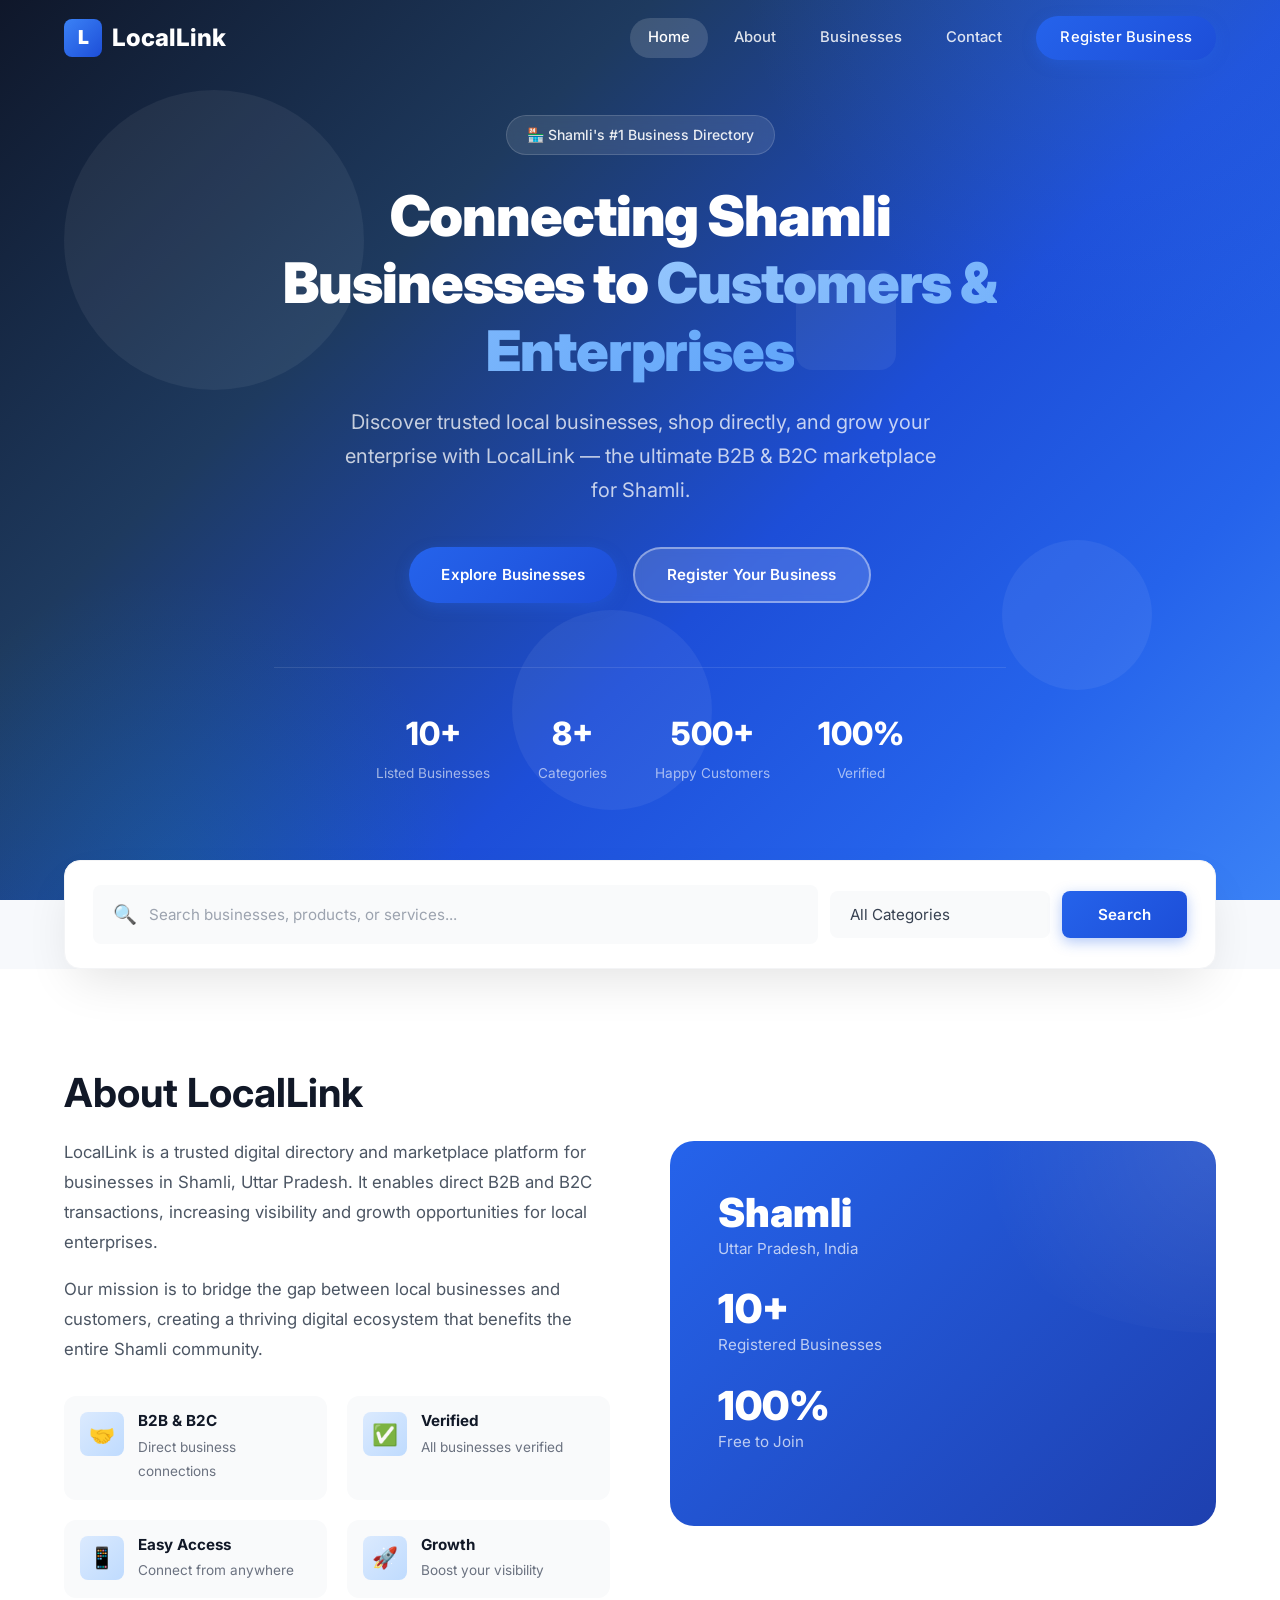
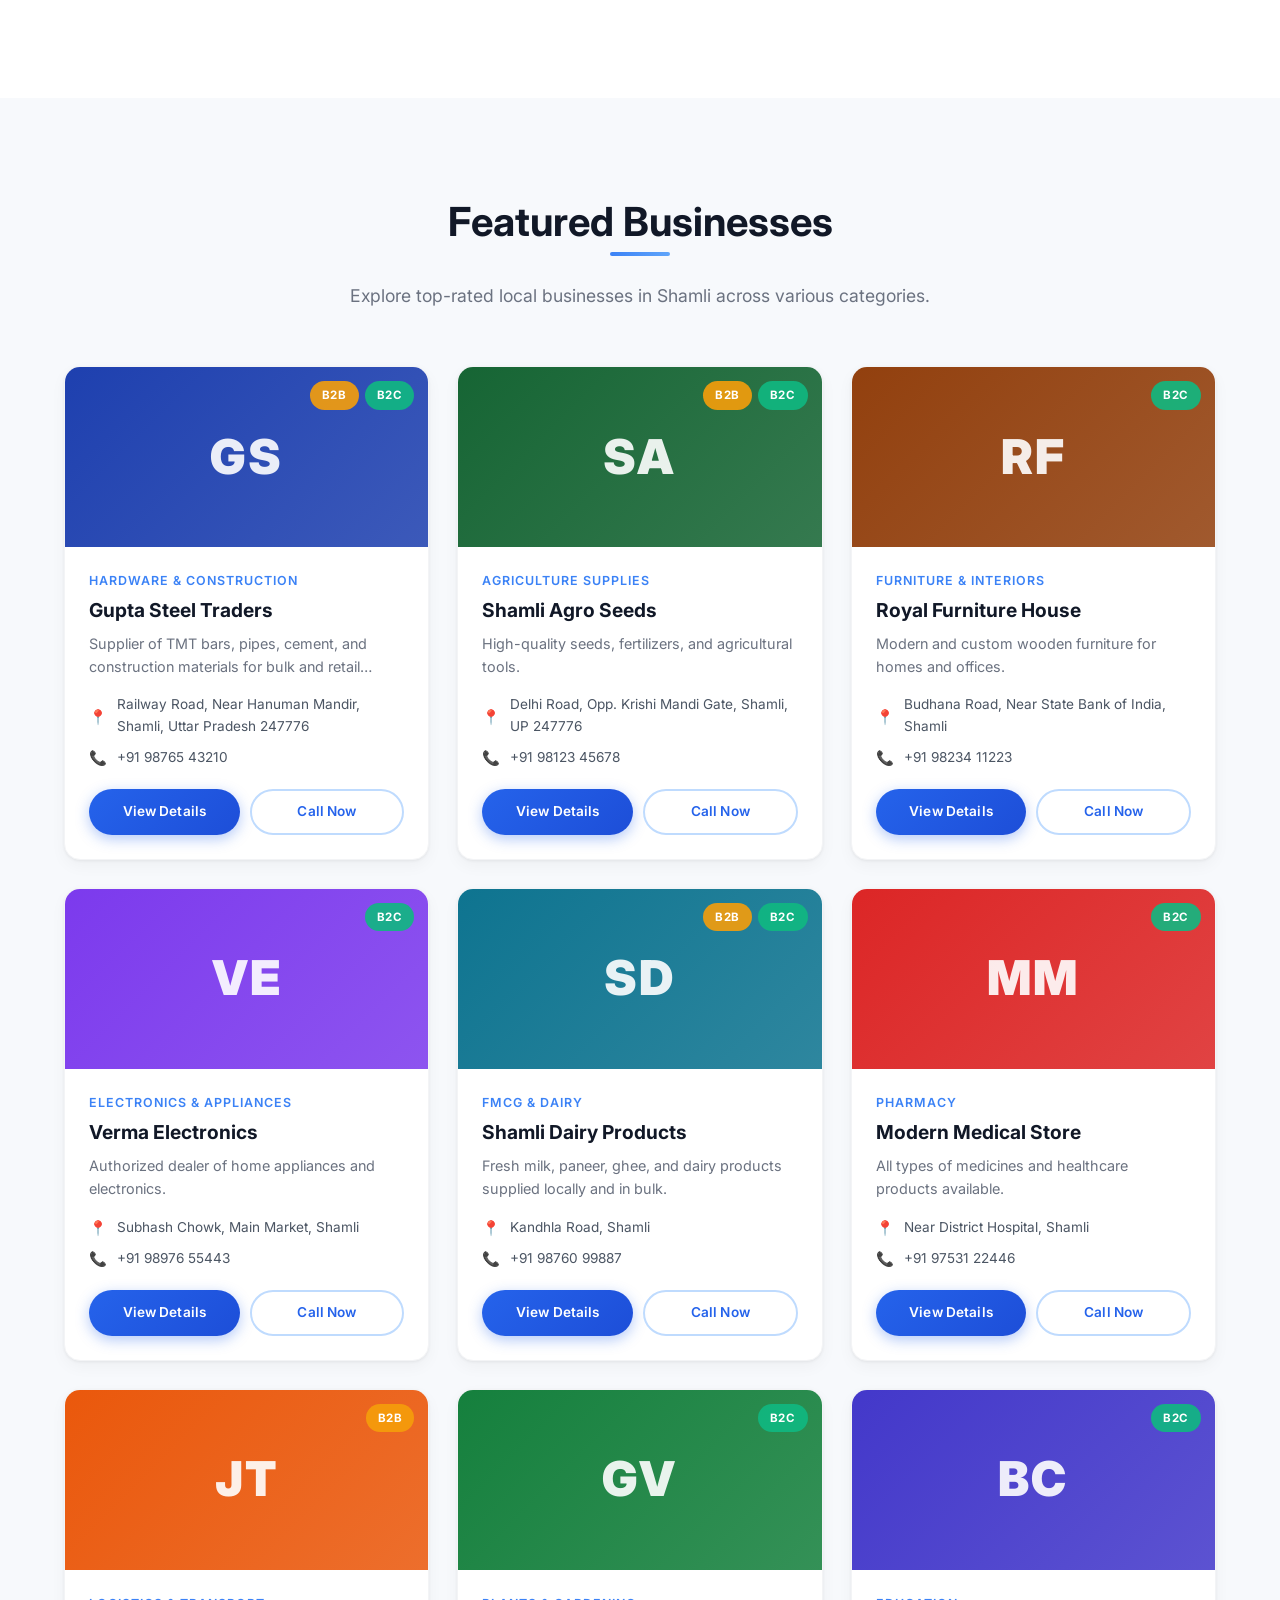
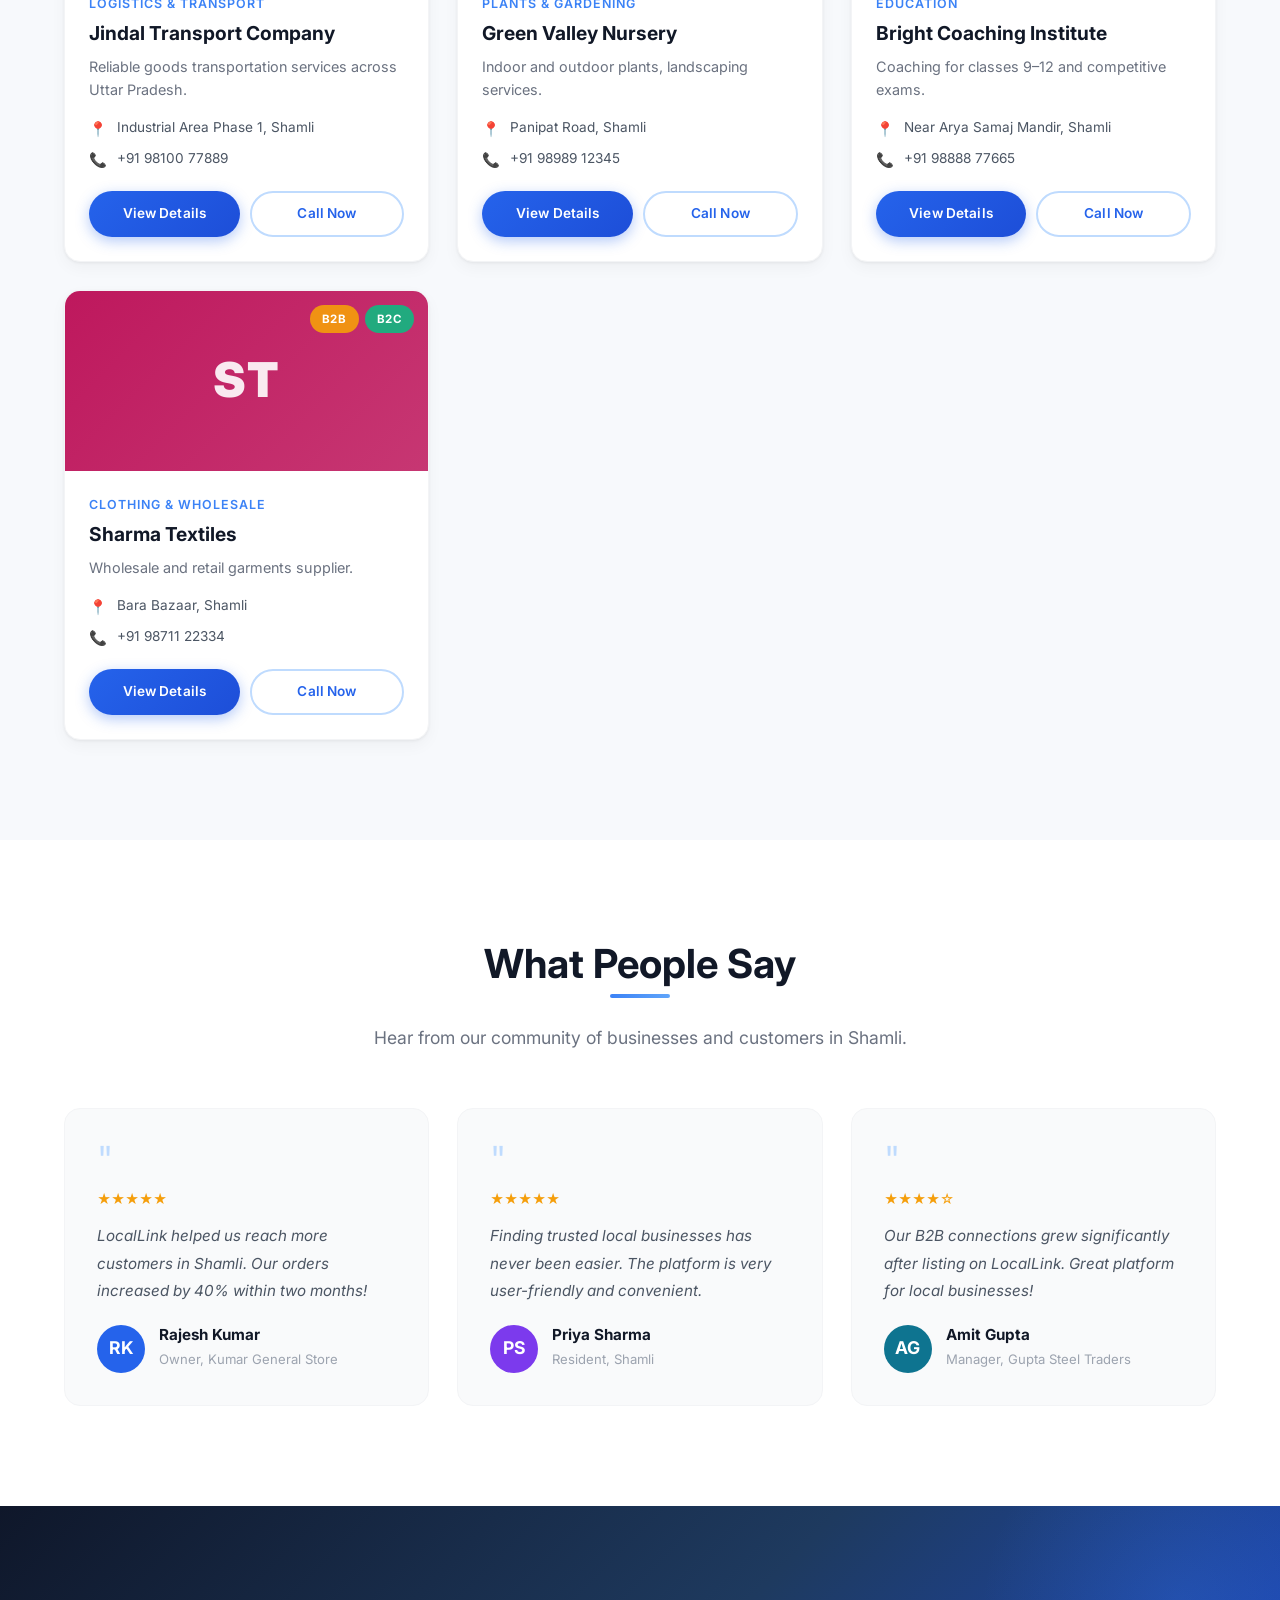
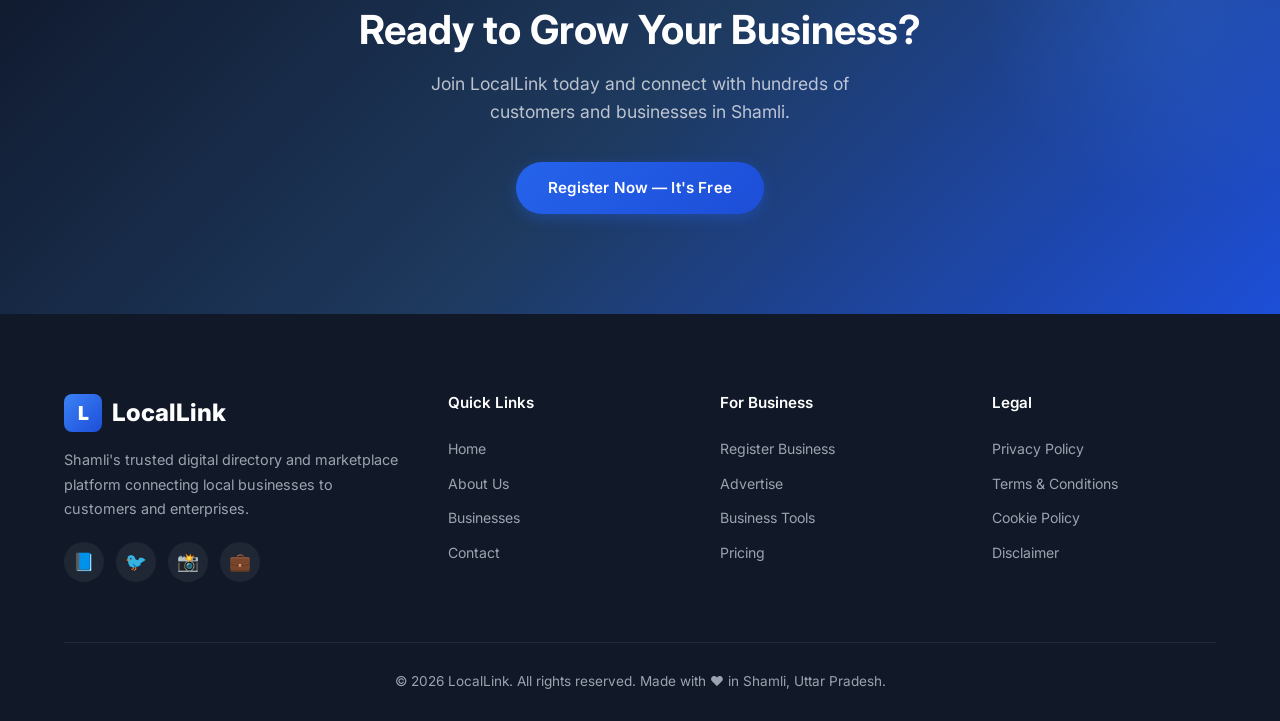
==== index.html @ e73471fc "Add files via upload" ====
<!DOCTYPE html>
<html lang="en">
<head>
  <meta charset="UTF-8">
  <meta name="viewport" content="width=device-width, initial-scale=1.0">
  <title>LocalLink — Connecting Shamli Businesses to Customers & Enterprises</title>
  <meta name="description" content="LocalLink is a trusted digital directory and marketplace platform for businesses in Shamli, Uttar Pradesh. Find local businesses, shop B2B & B2C.">
  <link rel="stylesheet" href="css/styles.css">
  <link rel="stylesheet" href="css/components.css">
  <link rel="stylesheet" href="css/sections.css">
  <link rel="stylesheet" href="css/pages.css">
  <link rel="icon" href="data:image/svg+xml,<svg xmlns='http://www.w3.org/2000/svg' viewBox='0 0 100 100'><text y='.9em' font-size='90'>🔗</text></svg>">
</head>
<body>

  <!-- Navbar -->
  <nav class="navbar" id="navbar">
    <div class="container">
      <a href="index.html" class="nav-logo">
        <div class="nav-logo-icon">L</div>
        LocalLink
      </a>
      <div class="nav-links" id="navLinks">
        <a href="index.html" class="active">Home</a>
        <a href="#about">About</a>
        <a href="#businesses">Businesses</a>
        <a href="contact.html">Contact</a>
        <a href="register.html" class="btn btn-primary nav-cta">Register Business</a>
      </div>
      <div class="hamburger" id="hamburger">
        <span></span><span></span><span></span>
      </div>
    </div>
  </nav>
  <div class="nav-overlay" id="navOverlay"></div>

  <!-- Hero Section -->
  <section class="hero" id="hero">
    <div class="hero-shapes">
      <div class="shape"></div><div class="shape"></div><div class="shape"></div><div class="shape"></div>
    </div>
    <div class="hero-content">
      <div class="hero-badge">🏪 Shamli's #1 Business Directory</div>
      <h1>Connecting Shamli Businesses to <span>Customers & Enterprises</span></h1>
      <p class="hero-tagline">Discover trusted local businesses, shop directly, and grow your enterprise with LocalLink — the ultimate B2B & B2C marketplace for Shamli.</p>
      <div class="hero-buttons">
        <a href="#businesses" class="btn btn-primary">Explore Businesses</a>
        <a href="register.html" class="btn btn-secondary">Register Your Business</a>
      </div>
      <div class="hero-stats">
        <div class="hero-stat"><div class="hero-stat-number">10+</div><div class="hero-stat-label">Listed Businesses</div></div>
        <div class="hero-stat"><div class="hero-stat-number">8+</div><div class="hero-stat-label">Categories</div></div>
        <div class="hero-stat"><div class="hero-stat-number">500+</div><div class="hero-stat-label">Happy Customers</div></div>
        <div class="hero-stat"><div class="hero-stat-number">100%</div><div class="hero-stat-label">Verified</div></div>
      </div>
    </div>
  </section>

  <!-- Search Section -->
  <section class="search-section">
    <div class="container">
      <div class="search-bar">
        <div class="search-input-wrap">
          <span class="icon">🔍</span>
          <input type="text" id="searchInput" placeholder="Search businesses, products, or services...">
        </div>
        <div class="search-select-wrap">
          <select id="categoryFilter">
            <option value="">All Categories</option>
            <option value="Hardware & Construction">Hardware & Construction</option>
            <option value="Agriculture Supplies">Agriculture Supplies</option>
            <option value="Furniture & Interiors">Furniture & Interiors</option>
            <option value="Electronics & Appliances">Electronics & Appliances</option>
            <option value="FMCG & Dairy">FMCG & Dairy</option>
            <option value="Pharmacy">Pharmacy</option>
            <option value="Logistics & Transport">Logistics & Transport</option>
            <option value="Plants & Gardening">Plants & Gardening</option>
            <option value="Education">Education</option>
            <option value="Clothing & Wholesale">Clothing & Wholesale</option>
          </select>
        </div>
        <button class="btn btn-primary search-btn" id="searchBtn">Search</button>
      </div>
    </div>
  </section>

  <!-- About Section -->
  <section class="about" id="about">
    <div class="container">
      <div class="about-grid">
        <div class="about-content reveal-left">
          <h2>About LocalLink</h2>
          <p>LocalLink is a trusted digital directory and marketplace platform for businesses in Shamli, Uttar Pradesh. It enables direct B2B and B2C transactions, increasing visibility and growth opportunities for local enterprises.</p>
          <p>Our mission is to bridge the gap between local businesses and customers, creating a thriving digital ecosystem that benefits the entire Shamli community.</p>
          <div class="about-features">
            <div class="about-feature">
              <div class="about-feature-icon">🤝</div>
              <div><h4>B2B & B2C</h4><p>Direct business connections</p></div>
            </div>
            <div class="about-feature">
              <div class="about-feature-icon">✅</div>
              <div><h4>Verified</h4><p>All businesses verified</p></div>
            </div>
            <div class="about-feature">
              <div class="about-feature-icon">📱</div>
              <div><h4>Easy Access</h4><p>Connect from anywhere</p></div>
            </div>
            <div class="about-feature">
              <div class="about-feature-icon">🚀</div>
              <div><h4>Growth</h4><p>Boost your visibility</p></div>
            </div>
          </div>
        </div>
        <div class="about-visual reveal-right">
          <div class="about-card">
            <div class="about-card-stat"><h3>Shamli</h3><p>Uttar Pradesh, India</p></div>
            <div class="about-card-stat"><h3>10+</h3><p>Registered Businesses</p></div>
            <div class="about-card-stat"><h3>100%</h3><p>Free to Join</p></div>
          </div>
        </div>
      </div>
    </div>
  </section>

  <!-- Featured Businesses -->
  <section class="businesses" id="businesses">
    <div class="container">
      <div class="section-header">
        <h2>Featured Businesses</h2>
        <p>Explore top-rated local businesses in Shamli across various categories.</p>
      </div>
      <div class="business-grid" id="businessGrid"></div>
    </div>
  </section>

  <!-- Testimonials -->
  <section class="testimonials" id="testimonials">
    <div class="container">
      <div class="section-header">
        <h2>What People Say</h2>
        <p>Hear from our community of businesses and customers in Shamli.</p>
      </div>
      <div class="testimonial-grid" id="testimonialGrid"></div>
    </div>
  </section>

  <!-- CTA Section -->
  <section class="cta-section">
    <div class="container">
      <div class="cta-content reveal">
        <h2>Ready to Grow Your Business?</h2>
        <p>Join LocalLink today and connect with hundreds of customers and businesses in Shamli.</p>
        <a href="register.html" class="btn btn-primary">Register Now — It's Free</a>
      </div>
    </div>
  </section>

  <!-- Footer -->
  <footer class="footer">
    <div class="container">
      <div class="footer-grid">
        <div class="footer-brand">
          <a href="index.html" class="nav-logo"><div class="nav-logo-icon">L</div>LocalLink</a>
          <p>Shamli's trusted digital directory and marketplace platform connecting local businesses to customers and enterprises.</p>
          <div class="footer-social">
            <a href="#" title="Facebook">📘</a>
            <a href="#" title="Twitter">🐦</a>
            <a href="#" title="Instagram">📸</a>
            <a href="#" title="LinkedIn">💼</a>
          </div>
        </div>
        <div class="footer-col">
          <h4>Quick Links</h4>
          <a href="index.html">Home</a>
          <a href="#about">About Us</a>
          <a href="#businesses">Businesses</a>
          <a href="contact.html">Contact</a>
        </div>
        <div class="footer-col">
          <h4>For Business</h4>
          <a href="register.html">Register Business</a>
          <a href="#">Advertise</a>
          <a href="#">Business Tools</a>
          <a href="#">Pricing</a>
        </div>
        <div class="footer-col">
          <h4>Legal</h4>
          <a href="#">Privacy Policy</a>
          <a href="#">Terms & Conditions</a>
          <a href="#">Cookie Policy</a>
          <a href="#">Disclaimer</a>
        </div>
      </div>
      <div class="footer-bottom">
        <p>&copy; 2026 LocalLink. All rights reserved. Made with ❤️ in Shamli, Uttar Pradesh.</p>
      </div>
    </div>
  </footer>

  <script src="js/main.js"></script>
</body>
</html>
---- css/styles.css ----
/* LOCALLINK Design System */
@import url('https://fonts.googleapis.com/css2?family=Inter:wght@300;400;500;600;700;800;900&display=swap');

:root {
  --primary-50: #eff6ff; --primary-100: #dbeafe; --primary-200: #bfdbfe;
  --primary-300: #93c5fd; --primary-400: #60a5fa; --primary-500: #3b82f6;
  --primary-600: #2563eb; --primary-700: #1d4ed8; --primary-800: #1e40af; --primary-900: #1e3a8a;
  --grey-50: #f9fafb; --grey-100: #f3f4f6; --grey-200: #e5e7eb; --grey-300: #d1d5db;
  --grey-400: #9ca3af; --grey-500: #6b7280; --grey-600: #4b5563; --grey-700: #374151;
  --grey-800: #1f2937; --grey-900: #111827;
  --accent-green: #10b981; --accent-green-light: #d1fae5;
  --accent-orange: #f59e0b; --accent-red: #ef4444;
  --bg-body: #f7f9fc; --bg-card: #ffffff; --bg-nav: rgba(255,255,255,0.92);
  --font-family: 'Inter', -apple-system, BlinkMacSystemFont, 'Segoe UI', sans-serif;
  --shadow-sm: 0 1px 2px rgba(0,0,0,0.05);
  --shadow-md: 0 4px 6px -1px rgba(0,0,0,0.07), 0 2px 4px -2px rgba(0,0,0,0.05);
  --shadow-lg: 0 10px 25px -3px rgba(0,0,0,0.08), 0 4px 6px -4px rgba(0,0,0,0.04);
  --shadow-xl: 0 20px 50px -12px rgba(0,0,0,0.12);
  --shadow-card: 0 1px 3px rgba(0,0,0,0.06), 0 6px 16px rgba(0,0,0,0.04);
  --shadow-card-hover: 0 8px 30px rgba(0,0,0,0.1);
  --radius-sm: 8px; --radius-md: 12px; --radius-lg: 16px; --radius-xl: 24px; --radius-full: 9999px;
  --transition-fast: 0.15s ease; --transition-normal: 0.3s ease; --transition-slow: 0.5s ease;
}

*,*::before,*::after{margin:0;padding:0;box-sizing:border-box}
html{scroll-behavior:smooth;-webkit-font-smoothing:antialiased}
body{font-family:var(--font-family);color:var(--grey-800);background:var(--bg-body);line-height:1.6;overflow-x:hidden}
a{text-decoration:none;color:inherit;transition:color var(--transition-fast)}
img{max-width:100%;display:block}
ul,ol{list-style:none}
button,input,select,textarea{font-family:inherit;font-size:inherit;outline:none;border:none}
button{cursor:pointer}
.container{width:100%;max-width:1200px;margin:0 auto;padding:0 24px}

h1,h2,h3,h4,h5,h6{line-height:1.2;font-weight:700;color:var(--grey-900)}
h1{font-size:clamp(2.2rem,5vw,3.5rem)} h2{font-size:clamp(1.8rem,3.5vw,2.5rem)}
h3{font-size:1.35rem} h4{font-size:1.15rem}

.section-header{text-align:center;margin-bottom:56px}
.section-header h2{margin-bottom:16px;position:relative;display:inline-block}
.section-header h2::after{content:'';position:absolute;bottom:-10px;left:50%;transform:translateX(-50%);width:60px;height:4px;border-radius:2px;background:linear-gradient(90deg,var(--primary-500),var(--primary-400))}
.section-header p{color:var(--grey-500);font-size:1.1rem;max-width:600px;margin:20px auto 0}
---- css/components.css ----
/* Buttons */
.btn {
    display: inline-flex;
    align-items: center;
    justify-content: center;
    gap: 8px;
    padding: 14px 32px;
    font-weight: 600;
    font-size: 0.95rem;
    border-radius: var(--radius-full);
    transition: all var(--transition-normal);
    letter-spacing: 0.01em;
    position: relative;
    overflow: hidden
}

.btn::after {
    content: '';
    position: absolute;
    inset: 0;
    background: linear-gradient(120deg, transparent 30%, rgba(255, 255, 255, 0.15) 50%, transparent 70%);
    transform: translateX(-100%);
    transition: transform 0.6s ease
}

.btn:hover::after {
    transform: translateX(100%)
}

.btn-primary {
    background: linear-gradient(135deg, var(--primary-600), var(--primary-700));
    color: #fff;
    box-shadow: 0 4px 14px rgba(37, 99, 235, 0.35)
}

.btn-primary:hover {
    background: linear-gradient(135deg, var(--primary-700), var(--primary-800));
    box-shadow: 0 6px 20px rgba(37, 99, 235, 0.45);
    transform: translateY(-2px)
}

.btn-secondary {
    background: rgba(255, 255, 255, 0.15);
    color: #fff;
    border: 2px solid rgba(255, 255, 255, 0.4);
    backdrop-filter: blur(4px)
}

.btn-secondary:hover {
    background: rgba(255, 255, 255, 0.25);
    border-color: rgba(255, 255, 255, 0.7);
    transform: translateY(-2px)
}

.btn-outline {
    background: transparent;
    color: var(--primary-600);
    border: 2px solid var(--primary-200)
}

.btn-outline:hover {
    background: var(--primary-50);
    border-color: var(--primary-400);
    transform: translateY(-2px)
}

.btn-sm {
    padding: 10px 22px;
    font-size: 0.875rem
}

.btn-whatsapp {
    background: linear-gradient(135deg, #25d366, #128c7e);
    color: #fff;
    box-shadow: 0 4px 14px rgba(37, 211, 102, 0.3)
}

.btn-whatsapp:hover {
    box-shadow: 0 6px 20px rgba(37, 211, 102, 0.45);
    transform: translateY(-2px)
}

/* Navbar */
.navbar {
    position: fixed;
    top: 0;
    left: 0;
    right: 0;
    z-index: 1000;
    padding: 16px 0;
    transition: all var(--transition-normal);
    background: transparent
}

.navbar.scrolled {
    background: var(--bg-nav);
    backdrop-filter: blur(16px);
    box-shadow: 0 1px 12px rgba(0, 0, 0, 0.06);
    padding: 10px 0
}

.navbar .container {
    display: flex;
    align-items: center;
    justify-content: space-between
}

.nav-logo {
    display: flex;
    align-items: center;
    gap: 10px;
    font-size: 1.5rem;
    font-weight: 800;
    color: #fff;
    transition: color var(--transition-fast)
}

.navbar.scrolled .nav-logo {
    color: var(--primary-700)
}

.nav-logo-icon {
    width: 38px;
    height: 38px;
    background: linear-gradient(135deg, var(--primary-500), var(--primary-700));
    border-radius: var(--radius-sm);
    display: flex;
    align-items: center;
    justify-content: center;
    color: #fff;
    font-size: 1.2rem;
    font-weight: 900
}

.nav-links {
    display: flex;
    align-items: center;
    gap: 8px
}

.nav-links a {
    padding: 8px 18px;
    font-weight: 500;
    font-size: 0.925rem;
    border-radius: var(--radius-full);
    color: rgba(255, 255, 255, 0.85);
    transition: all var(--transition-fast)
}

.navbar.scrolled .nav-links a {
    color: var(--grey-600)
}

.nav-links a:hover,
.nav-links a.active {
    color: #fff;
    background: rgba(255, 255, 255, 0.15)
}

.navbar.scrolled .nav-links a:hover,
.navbar.scrolled .nav-links a.active {
    color: var(--primary-700);
    background: var(--primary-50)
}

.nav-links .btn-primary {
    margin-left: 8px;
    padding: 10px 24px
}

.nav-cta {
    color: #fff !important;
    background: linear-gradient(135deg, var(--primary-600), var(--primary-700)) !important
}

.hamburger {
    display: none;
    flex-direction: column;
    gap: 5px;
    cursor: pointer;
    padding: 4px;
    z-index: 1001
}

.hamburger span {
    width: 26px;
    height: 2.5px;
    background: #fff;
    border-radius: 3px;
    transition: all var(--transition-normal)
}

.navbar.scrolled .hamburger span {
    background: var(--grey-700)
}

.hamburger.active span:nth-child(1) {
    transform: rotate(45deg) translate(5px, 5px)
}

.hamburger.active span:nth-child(2) {
    opacity: 0
}

.hamburger.active span:nth-child(3) {
    transform: rotate(-45deg) translate(5px, -5px)
}

.nav-overlay {
    position: fixed;
    inset: 0;
    background: rgba(0, 0, 0, 0.4);
    z-index: 999;
    opacity: 0;
    pointer-events: none;
    transition: opacity var(--transition-normal)
}

.nav-overlay.active {
    opacity: 1;
    pointer-events: all
}

.navbar.no-hero {
    background: var(--bg-nav);
    backdrop-filter: blur(16px);
    box-shadow: 0 1px 12px rgba(0, 0, 0, 0.06)
}

.navbar.no-hero .nav-logo {
    color: var(--primary-700)
}

.navbar.no-hero .nav-links a {
    color: var(--grey-600)
}

.navbar.no-hero .nav-links a:hover,
.navbar.no-hero .nav-links a.active {
    color: var(--primary-700);
    background: var(--primary-50)
}

.navbar.no-hero .hamburger span {
    background: var(--grey-700)
}

/* Hero */
.hero {
    min-height: 100vh;
    display: flex;
    align-items: center;
    justify-content: center;
    text-align: center;
    position: relative;
    overflow: hidden;
    background: linear-gradient(135deg, #0f172a 0%, #1e3a5f 30%, #1d4ed8 60%, #2563eb 80%, #3b82f6 100%)
}

.hero::before {
    content: '';
    position: absolute;
    top: -50%;
    right: -20%;
    width: 800px;
    height: 800px;
    background: radial-gradient(circle, rgba(59, 130, 246, 0.25), transparent 70%);
    border-radius: 50%;
    animation: pulse-glow 6s ease-in-out infinite
}

.hero::after {
    content: '';
    position: absolute;
    bottom: -30%;
    left: -10%;
    width: 600px;
    height: 600px;
    background: radial-gradient(circle, rgba(16, 185, 129, 0.12), transparent 70%);
    border-radius: 50%;
    animation: pulse-glow 8s ease-in-out infinite reverse
}

@keyframes pulse-glow {

    0%,
    100% {
        transform: scale(1);
        opacity: 0.6
    }

    50% {
        transform: scale(1.15);
        opacity: 1
    }
}

.hero-shapes {
    position: absolute;
    inset: 0;
    overflow: hidden;
    pointer-events: none
}

.hero-shapes .shape {
    position: absolute;
    border-radius: 50%;
    opacity: 0.06;
    background: #fff
}

.hero-shapes .shape:nth-child(1) {
    width: 300px;
    height: 300px;
    top: 10%;
    left: 5%;
    animation: float 20s linear infinite
}

.hero-shapes .shape:nth-child(2) {
    width: 150px;
    height: 150px;
    top: 60%;
    right: 10%;
    animation: float 15s linear infinite reverse
}

.hero-shapes .shape:nth-child(3) {
    width: 200px;
    height: 200px;
    bottom: 10%;
    left: 40%;
    animation: float 25s linear infinite
}

.hero-shapes .shape:nth-child(4) {
    width: 100px;
    height: 100px;
    top: 30%;
    right: 30%;
    animation: float 18s linear infinite reverse;
    border-radius: var(--radius-lg)
}

@keyframes float {
    0% {
        transform: translate(0, 0) rotate(0deg)
    }

    25% {
        transform: translate(30px, -40px) rotate(90deg)
    }

    50% {
        transform: translate(-20px, 20px) rotate(180deg)
    }

    75% {
        transform: translate(40px, 10px) rotate(270deg)
    }

    100% {
        transform: translate(0, 0) rotate(360deg)
    }
}

.hero-content {
    position: relative;
    z-index: 2;
    max-width: 780px;
    padding: 0 24px
}

.hero-badge {
    display: inline-flex;
    align-items: center;
    gap: 8px;
    padding: 8px 20px;
    background: rgba(255, 255, 255, 0.1);
    border: 1px solid rgba(255, 255, 255, 0.15);
    border-radius: var(--radius-full);
    color: rgba(255, 255, 255, 0.9);
    font-size: 0.875rem;
    font-weight: 500;
    margin-bottom: 28px;
    backdrop-filter: blur(8px)
}

.hero h1 {
    color: #fff;
    font-weight: 900;
    margin-bottom: 20px;
    letter-spacing: -0.02em
}

.hero h1 span {
    background: linear-gradient(135deg, #93c5fd, #60a5fa);
    -webkit-background-clip: text;
    -webkit-text-fill-color: transparent;
    background-clip: text
}

.hero-tagline {
    color: rgba(255, 255, 255, 0.75);
    font-size: clamp(1.05rem, 2vw, 1.25rem);
    margin-bottom: 40px;
    line-height: 1.7;
    max-width: 600px;
    margin-left: auto;
    margin-right: auto
}

.hero-buttons {
    display: flex;
    gap: 16px;
    justify-content: center;
    flex-wrap: wrap
}

.hero-stats {
    display: flex;
    gap: 48px;
    justify-content: center;
    margin-top: 64px;
    padding-top: 40px;
    border-top: 1px solid rgba(255, 255, 255, 0.1)
}

.hero-stat {
    text-align: center
}

.hero-stat-number {
    font-size: 2rem;
    font-weight: 800;
    color: #fff
}

.hero-stat-label {
    font-size: 0.85rem;
    color: rgba(255, 255, 255, 0.6);
    margin-top: 4px
}
---- css/sections.css ----
/* About */
.about {
    padding: 100px 0;
    background: #fff
}

.about-grid {
    display: grid;
    grid-template-columns: 1fr 1fr;
    gap: 60px;
    align-items: center
}

.about-content h2 {
    margin-bottom: 20px
}

.about-content p {
    color: var(--grey-600);
    line-height: 1.8;
    margin-bottom: 16px;
    font-size: 1.05rem
}

.about-features {
    display: grid;
    grid-template-columns: 1fr 1fr;
    gap: 20px;
    margin-top: 32px
}

.about-feature {
    display: flex;
    align-items: flex-start;
    gap: 14px;
    padding: 16px;
    border-radius: var(--radius-md);
    background: var(--grey-50);
    transition: all var(--transition-normal)
}

.about-feature:hover {
    background: var(--primary-50);
    transform: translateY(-2px)
}

.about-feature-icon {
    width: 44px;
    height: 44px;
    min-width: 44px;
    border-radius: var(--radius-sm);
    display: flex;
    align-items: center;
    justify-content: center;
    font-size: 1.3rem;
    background: linear-gradient(135deg, var(--primary-100), var(--primary-200));
    color: var(--primary-700)
}

.about-feature h4 {
    font-size: 0.95rem;
    margin-bottom: 4px
}

.about-feature p {
    font-size: 0.85rem;
    color: var(--grey-500);
    margin: 0
}

.about-visual {
    position: relative
}

.about-card {
    background: linear-gradient(135deg, var(--primary-600), var(--primary-800));
    border-radius: var(--radius-xl);
    padding: 48px;
    color: #fff;
    position: relative;
    overflow: hidden
}

.about-card::before {
    content: '';
    position: absolute;
    top: -50%;
    right: -50%;
    width: 100%;
    height: 100%;
    background: radial-gradient(circle, rgba(255, 255, 255, 0.1), transparent 70%);
    border-radius: 50%
}

.about-card-stat {
    margin-bottom: 24px
}

.about-card-stat h3 {
    font-size: 2.5rem;
    font-weight: 900;
    color: #fff
}

.about-card-stat p {
    color: rgba(255, 255, 255, 0.7);
    font-size: 0.95rem;
    margin: 0
}

/* Search */
.search-section {
    padding: 0;
    margin-top: -40px;
    position: relative;
    z-index: 10
}

.search-bar {
    background: var(--bg-card);
    border-radius: var(--radius-lg);
    box-shadow: var(--shadow-xl);
    padding: 24px 28px;
    display: flex;
    gap: 12px;
    align-items: center;
    border: 1px solid var(--grey-100)
}

.search-input-wrap {
    flex: 1;
    display: flex;
    align-items: center;
    gap: 12px;
    padding: 12px 18px;
    background: var(--grey-50);
    border-radius: var(--radius-sm);
    border: 2px solid transparent;
    transition: all var(--transition-fast)
}

.search-input-wrap:focus-within {
    border-color: var(--primary-300);
    background: #fff;
    box-shadow: 0 0 0 4px rgba(59, 130, 246, 0.08)
}

.search-input-wrap .icon {
    color: var(--grey-400);
    font-size: 1.2rem
}

.search-input-wrap input {
    flex: 1;
    background: transparent;
    font-size: 0.95rem;
    color: var(--grey-800)
}

.search-input-wrap input::placeholder {
    color: var(--grey-400)
}

.search-select-wrap {
    display: flex;
    align-items: center;
    gap: 8px;
    padding: 12px 18px;
    background: var(--grey-50);
    border-radius: var(--radius-sm);
    border: 2px solid transparent;
    transition: all var(--transition-fast);
    min-width: 200px
}

.search-select-wrap:focus-within {
    border-color: var(--primary-300);
    background: #fff
}

.search-select-wrap select {
    background: transparent;
    color: var(--grey-700);
    font-size: 0.95rem;
    cursor: pointer;
    appearance: none;
    width: 100%
}

.search-btn {
    padding: 14px 36px;
    border-radius: var(--radius-sm)
}

/* Business Cards */
.businesses {
    padding: 100px 0
}

.business-grid {
    display: grid;
    grid-template-columns: repeat(auto-fill, minmax(340px, 1fr));
    gap: 28px
}

.business-card {
    background: var(--bg-card);
    border-radius: var(--radius-lg);
    overflow: hidden;
    box-shadow: var(--shadow-card);
    transition: all var(--transition-normal);
    border: 1px solid var(--grey-100);
    position: relative
}

.business-card:hover {
    transform: translateY(-6px);
    box-shadow: var(--shadow-card-hover)
}

.business-card-image {
    height: 180px;
    position: relative;
    overflow: hidden;
    display: flex;
    align-items: center;
    justify-content: center
}

.business-card-image .logo-placeholder {
    width: 100%;
    height: 100%;
    display: flex;
    align-items: center;
    justify-content: center;
    font-size: 3rem;
    font-weight: 900;
    color: rgba(255, 255, 255, 0.9);
    letter-spacing: 2px
}

.business-card-tags {
    position: absolute;
    top: 14px;
    right: 14px;
    display: flex;
    gap: 6px
}

.tag {
    padding: 5px 12px;
    border-radius: var(--radius-full);
    font-size: 0.72rem;
    font-weight: 700;
    text-transform: uppercase;
    letter-spacing: 0.05em
}

.tag-b2b {
    background: rgba(245, 158, 11, 0.9);
    color: #fff
}

.tag-b2c {
    background: rgba(16, 185, 129, 0.9);
    color: #fff
}

.business-card-body {
    padding: 24px
}

.business-card-category {
    font-size: 0.78rem;
    font-weight: 600;
    text-transform: uppercase;
    letter-spacing: 0.08em;
    color: var(--primary-500);
    margin-bottom: 8px
}

.business-card-body h3 {
    font-size: 1.2rem;
    margin-bottom: 10px;
    color: var(--grey-900)
}

.business-card-body .description {
    font-size: 0.9rem;
    color: var(--grey-500);
    line-height: 1.6;
    margin-bottom: 16px;
    display: -webkit-box;
    -webkit-line-clamp: 2;
    -webkit-box-orient: vertical;
    overflow: hidden
}

.business-card-info {
    display: flex;
    flex-direction: column;
    gap: 8px;
    margin-bottom: 20px
}

.business-card-info .info-item {
    display: flex;
    align-items: center;
    gap: 10px;
    font-size: 0.85rem;
    color: var(--grey-600)
}

.business-card-info .info-item .icon {
    color: var(--primary-400);
    font-size: 0.9rem;
    min-width: 18px
}

.business-card-footer {
    display: flex;
    gap: 10px
}

.business-card-footer .btn {
    flex: 1;
    padding: 10px 16px;
    font-size: 0.85rem
}

/* Testimonials */
.testimonials {
    padding: 100px 0;
    background: #fff
}

.testimonial-grid {
    display: grid;
    grid-template-columns: repeat(auto-fill, minmax(340px, 1fr));
    gap: 28px
}

.testimonial-card {
    padding: 32px;
    border-radius: var(--radius-lg);
    background: var(--grey-50);
    border: 1px solid var(--grey-100);
    transition: all var(--transition-normal);
    position: relative
}

.testimonial-card:hover {
    transform: translateY(-4px);
    box-shadow: var(--shadow-lg)
}

.testimonial-quote {
    font-size: 2.5rem;
    color: var(--primary-200);
    margin-bottom: 8px;
    line-height: 1
}

.testimonial-card p {
    font-size: 0.95rem;
    color: var(--grey-600);
    line-height: 1.8;
    margin-bottom: 20px;
    font-style: italic
}

.testimonial-author {
    display: flex;
    align-items: center;
    gap: 14px
}

.testimonial-avatar {
    width: 48px;
    height: 48px;
    border-radius: 50%;
    display: flex;
    align-items: center;
    justify-content: center;
    font-weight: 700;
    color: #fff;
    font-size: 1.1rem
}

.testimonial-info h4 {
    font-size: 0.95rem;
    margin-bottom: 2px
}

.testimonial-info span {
    font-size: 0.82rem;
    color: var(--grey-400)
}

.testimonial-stars {
    color: var(--accent-orange);
    font-size: 0.85rem;
    margin-bottom: 12px
}

/* CTA */
.cta-section {
    padding: 100px 0;
    background: linear-gradient(135deg, #0f172a 0%, #1e3a5f 50%, #1d4ed8 100%);
    text-align: center;
    position: relative;
    overflow: hidden
}

.cta-section::before {
    content: '';
    position: absolute;
    top: -100px;
    right: -100px;
    width: 400px;
    height: 400px;
    background: radial-gradient(circle, rgba(59, 130, 246, 0.2), transparent 70%);
    border-radius: 50%
}

.cta-content {
    position: relative;
    z-index: 2
}

.cta-section h2 {
    color: #fff;
    margin-bottom: 16px
}

.cta-section p {
    color: rgba(255, 255, 255, 0.7);
    font-size: 1.1rem;
    max-width: 500px;
    margin: 0 auto 36px
}

/* Footer */
.footer {
    background: var(--grey-900);
    color: var(--grey-400);
    padding: 80px 0 0
}

.footer-grid {
    display: grid;
    grid-template-columns: 1.5fr 1fr 1fr 1fr;
    gap: 48px;
    padding-bottom: 60px;
    border-bottom: 1px solid rgba(255, 255, 255, 0.08)
}

.footer-brand .nav-logo {
    color: #fff;
    margin-bottom: 16px
}

.footer-brand p {
    font-size: 0.9rem;
    line-height: 1.7;
    margin-bottom: 20px
}

.footer-social {
    display: flex;
    gap: 12px
}

.footer-social a {
    width: 40px;
    height: 40px;
    border-radius: 50%;
    background: rgba(255, 255, 255, 0.06);
    display: flex;
    align-items: center;
    justify-content: center;
    color: var(--grey-400);
    font-size: 1.1rem;
    transition: all var(--transition-fast)
}

.footer-social a:hover {
    background: var(--primary-600);
    color: #fff;
    transform: translateY(-2px)
}

.footer-col h4 {
    color: #fff;
    font-size: 0.95rem;
    margin-bottom: 20px;
    font-weight: 600
}

.footer-col a {
    display: block;
    padding: 6px 0;
    font-size: 0.88rem;
    color: var(--grey-400);
    transition: all var(--transition-fast)
}

.footer-col a:hover {
    color: #fff;
    padding-left: 6px
}

.footer-bottom {
    padding: 28px 0;
    text-align: center;
    font-size: 0.85rem
}
---- css/pages.css ----
/* Page Header for sub-pages */
.page-header {
    padding: 140px 0 60px;
    background: linear-gradient(135deg, #0f172a 0%, #1e3a5f 50%, #1d4ed8 100%);
    text-align: center;
    position: relative;
    overflow: hidden
}

.page-header::before {
    content: '';
    position: absolute;
    inset: 0;
    background: url("data:image/svg+xml,%3Csvg width='60' height='60' viewBox='0 0 60 60' xmlns='http://www.w3.org/2000/svg'%3E%3Cg fill='none' fill-rule='evenodd'%3E%3Cg fill='%23ffffff' fill-opacity='0.03'%3E%3Cpath d='M36 34v-4h-2v4h-4v2h4v4h2v-4h4v-2h-4zm0-30V0h-2v4h-4v2h4v4h2V6h4V4h-4zM6 34v-4H4v4H0v2h4v4h2v-4h4v-2H6zM6 4V0H4v4H0v2h4v4h2V6h4V4H6z'/%3E%3C/g%3E%3C/g%3E%3C/svg%3E")
}

.page-header h1 {
    color: #fff;
    margin-bottom: 12px;
    position: relative
}

.page-header p {
    color: rgba(255, 255, 255, 0.7);
    font-size: 1.1rem;
    position: relative
}

.page-header .breadcrumb {
    display: flex;
    align-items: center;
    justify-content: center;
    gap: 8px;
    margin-bottom: 20px;
    font-size: 0.88rem;
    position: relative
}

.page-header .breadcrumb a {
    color: rgba(255, 255, 255, 0.6)
}

.page-header .breadcrumb a:hover {
    color: #fff
}

.page-header .breadcrumb span {
    color: rgba(255, 255, 255, 0.4)
}

/* Forms */
.form-section {
    padding: 80px 0
}

.form-container {
    max-width: 800px;
    margin: 0 auto;
    background: var(--bg-card);
    border-radius: var(--radius-xl);
    box-shadow: var(--shadow-lg);
    padding: 48px;
    border: 1px solid var(--grey-100)
}

.form-grid {
    display: grid;
    grid-template-columns: 1fr 1fr;
    gap: 20px
}

.form-group {
    margin-bottom: 4px
}

.form-group.full-width {
    grid-column: 1/-1
}

.form-group label {
    display: block;
    font-weight: 600;
    font-size: 0.88rem;
    color: var(--grey-700);
    margin-bottom: 8px
}

.form-group label .required {
    color: var(--accent-red)
}

.form-control {
    width: 100%;
    padding: 13px 18px;
    background: var(--grey-50);
    border: 2px solid var(--grey-200);
    border-radius: var(--radius-sm);
    font-size: 0.93rem;
    color: var(--grey-800);
    transition: all var(--transition-fast)
}

.form-control:focus {
    border-color: var(--primary-400);
    background: #fff;
    box-shadow: 0 0 0 4px rgba(59, 130, 246, 0.08)
}

.form-control::placeholder {
    color: var(--grey-400)
}

textarea.form-control {
    resize: vertical;
    min-height: 120px
}

select.form-control {
    appearance: none;
    cursor: pointer;
    background-image: url("data:image/svg+xml,%3Csvg xmlns='http://www.w3.org/2000/svg' width='10' height='6'%3E%3Cpath fill='%239ca3af' d='M0 0l5 6 5-6z'/%3E%3C/svg%3E");
    background-repeat: no-repeat;
    background-position: right 16px center;
    padding-right: 40px
}

.file-upload {
    position: relative;
    border: 2px dashed var(--grey-300);
    border-radius: var(--radius-sm);
    padding: 28px;
    text-align: center;
    cursor: pointer;
    transition: all var(--transition-fast);
    background: var(--grey-50)
}

.file-upload:hover {
    border-color: var(--primary-400);
    background: var(--primary-50)
}

.file-upload input[type="file"] {
    position: absolute;
    inset: 0;
    opacity: 0;
    cursor: pointer
}

.file-upload .upload-icon {
    font-size: 2rem;
    margin-bottom: 8px
}

.file-upload p {
    font-size: 0.88rem;
    color: var(--grey-500)
}

.file-upload .browse {
    color: var(--primary-600);
    font-weight: 600
}

.form-submit {
    margin-top: 24px;
    text-align: center
}

.form-submit .btn {
    min-width: 240px
}

.success-message {
    display: none;
    text-align: center;
    padding: 48px
}

.success-message.show {
    display: block
}

.success-icon {
    width: 80px;
    height: 80px;
    margin: 0 auto 20px;
    background: var(--accent-green-light);
    border-radius: 50%;
    display: flex;
    align-items: center;
    justify-content: center;
    font-size: 2.5rem;
    animation: pop-in 0.5s ease
}

@keyframes pop-in {
    0% {
        transform: scale(0)
    }

    70% {
        transform: scale(1.15)
    }

    100% {
        transform: scale(1)
    }
}

.success-message h3 {
    font-size: 1.5rem;
    margin-bottom: 12px
}

.success-message p {
    color: var(--grey-500);
    max-width: 400px;
    margin: 0 auto
}

/* Business Detail */
.detail-section {
    padding: 80px 0
}

.detail-grid {
    display: grid;
    grid-template-columns: 2fr 1fr;
    gap: 40px
}

.detail-gallery {
    border-radius: var(--radius-lg);
    overflow: hidden;
    position: relative
}

.detail-gallery .main-image {
    width: 100%;
    height: 400px;
    object-fit: cover;
    display: flex;
    align-items: center;
    justify-content: center;
    font-size: 4rem;
    font-weight: 900;
    color: rgba(255, 255, 255, 0.9)
}

.detail-gallery .gallery-thumbs {
    display: flex;
    gap: 8px;
    margin-top: 8px
}

.detail-gallery .gallery-thumbs .thumb {
    width: 100px;
    height: 70px;
    border-radius: var(--radius-sm);
    cursor: pointer;
    opacity: 0.6;
    transition: opacity var(--transition-fast);
    display: flex;
    align-items: center;
    justify-content: center;
    font-weight: 700;
    color: rgba(255, 255, 255, 0.8);
    font-size: 0.8rem
}

.detail-gallery .gallery-thumbs .thumb:hover,
.detail-gallery .gallery-thumbs .thumb.active {
    opacity: 1
}

.detail-overview h2 {
    margin-bottom: 16px
}

.detail-overview .category-badge {
    display: inline-flex;
    align-items: center;
    gap: 6px;
    padding: 6px 14px;
    background: var(--primary-50);
    color: var(--primary-700);
    border-radius: var(--radius-full);
    font-size: 0.82rem;
    font-weight: 600;
    margin-bottom: 16px
}

.detail-overview p {
    color: var(--grey-600);
    line-height: 1.8;
    margin-bottom: 24px
}

.detail-services h3 {
    margin-bottom: 16px
}

.detail-services ul {
    display: grid;
    grid-template-columns: 1fr 1fr;
    gap: 10px
}

.detail-services li {
    display: flex;
    align-items: center;
    gap: 10px;
    padding: 12px 16px;
    background: var(--grey-50);
    border-radius: var(--radius-sm);
    font-size: 0.9rem;
    color: var(--grey-700)
}

.detail-services li .icon {
    color: var(--accent-green)
}

.detail-sidebar {
    display: flex;
    flex-direction: column;
    gap: 24px
}

.sidebar-card {
    background: var(--bg-card);
    border-radius: var(--radius-lg);
    box-shadow: var(--shadow-card);
    padding: 28px;
    border: 1px solid var(--grey-100)
}

.sidebar-card h3 {
    font-size: 1.1rem;
    margin-bottom: 20px;
    padding-bottom: 14px;
    border-bottom: 1px solid var(--grey-100)
}

.contact-list {
    display: flex;
    flex-direction: column;
    gap: 14px
}

.contact-list .contact-item {
    display: flex;
    align-items: flex-start;
    gap: 12px;
    font-size: 0.9rem;
    color: var(--grey-600)
}

.contact-list .contact-item .icon {
    min-width: 20px;
    color: var(--primary-500);
    margin-top: 2px
}

.sidebar-card .btn {
    width: 100%;
    margin-top: 16px
}

.detail-map {
    border-radius: var(--radius-lg);
    overflow: hidden;
    box-shadow: var(--shadow-card);
    border: 1px solid var(--grey-100)
}

.detail-map iframe {
    width: 100%;
    height: 250px;
    border: none
}

.reviews-section {
    padding: 60px 0;
    background: #fff
}

.review-card {
    padding: 24px;
    border-radius: var(--radius-md);
    background: var(--grey-50);
    border: 1px solid var(--grey-100);
    margin-bottom: 16px
}

.review-header {
    display: flex;
    align-items: center;
    gap: 14px;
    margin-bottom: 12px
}

.review-avatar {
    width: 44px;
    height: 44px;
    border-radius: 50%;
    display: flex;
    align-items: center;
    justify-content: center;
    font-weight: 700;
    color: #fff;
    font-size: 1rem
}

.review-meta h4 {
    font-size: 0.95rem;
    margin-bottom: 2px
}

.review-meta .stars {
    color: var(--accent-orange);
    font-size: 0.82rem
}

.review-card .review-text {
    color: var(--grey-600);
    font-size: 0.9rem;
    line-height: 1.7
}

.detail-contact-form .form-group {
    margin-bottom: 14px
}

.detail-contact-form .form-control {
    padding: 11px 16px;
    font-size: 0.88rem
}

/* Contact Page */
.contact-grid {
    display: grid;
    grid-template-columns: 1fr 1.2fr;
    gap: 48px
}

.contact-info-cards {
    display: flex;
    flex-direction: column;
    gap: 20px
}

.contact-info-card {
    display: flex;
    align-items: flex-start;
    gap: 18px;
    padding: 24px;
    border-radius: var(--radius-md);
    background: var(--bg-card);
    box-shadow: var(--shadow-card);
    border: 1px solid var(--grey-100);
    transition: all var(--transition-normal)
}

.contact-info-card:hover {
    transform: translateY(-3px);
    box-shadow: var(--shadow-card-hover)
}

.contact-info-icon {
    width: 52px;
    height: 52px;
    min-width: 52px;
    border-radius: var(--radius-md);
    background: linear-gradient(135deg, var(--primary-100), var(--primary-200));
    display: flex;
    align-items: center;
    justify-content: center;
    font-size: 1.4rem;
    color: var(--primary-700)
}

.contact-info-card h4 {
    margin-bottom: 6px
}

.contact-info-card p {
    font-size: 0.9rem;
    color: var(--grey-500);
    line-height: 1.6
}

/* Scroll Animations */
.reveal {
    opacity: 0;
    transform: translateY(30px);
    transition: all 0.7s cubic-bezier(0.16, 1, 0.3, 1)
}

.reveal.active {
    opacity: 1;
    transform: translateY(0)
}

.reveal-left {
    opacity: 0;
    transform: translateX(-40px);
    transition: all 0.7s cubic-bezier(0.16, 1, 0.3, 1)
}

.reveal-left.active {
    opacity: 1;
    transform: translateX(0)
}

.reveal-right {
    opacity: 0;
    transform: translateX(40px);
    transition: all 0.7s cubic-bezier(0.16, 1, 0.3, 1)
}

.reveal-right.active {
    opacity: 1;
    transform: translateX(0)
}

/* No Results */
.no-results {
    text-align: center;
    padding: 60px 20px;
    grid-column: 1/-1
}

.no-results .icon {
    font-size: 3rem;
    margin-bottom: 16px
}

.no-results h3 {
    margin-bottom: 8px;
    color: var(--grey-700)
}

.no-results p {
    color: var(--grey-500)
}

/* Responsive */
@media(max-width:1024px) {
    .footer-grid {
        grid-template-columns: 1fr 1fr;
        gap: 40px
    }

    .detail-grid {
        grid-template-columns: 1fr
    }

    .about-grid {
        grid-template-columns: 1fr;
        gap: 40px
    }
}

@media(max-width:768px) {
    .hamburger {
        display: flex
    }

    .nav-links {
        position: fixed;
        top: 0;
        right: -100%;
        width: 80%;
        max-width: 320px;
        height: 100vh;
        background: #fff;
        flex-direction: column;
        padding: 80px 32px 32px;
        gap: 4px;
        box-shadow: -10px 0 30px rgba(0, 0, 0, 0.1);
        transition: right var(--transition-normal);
        z-index: 1000
    }

    .nav-links.active {
        right: 0
    }

    .nav-links a {
        color: var(--grey-700) !important;
        padding: 12px 18px;
        border-radius: var(--radius-sm);
        width: 100%
    }

    .nav-links a:hover,
    .nav-links a.active {
        background: var(--primary-50) !important;
        color: var(--primary-700) !important
    }

    .hero-stats {
        gap: 24px;
        flex-wrap: wrap
    }

    .hero-stat-number {
        font-size: 1.5rem
    }

    .search-bar {
        flex-direction: column;
        padding: 20px
    }

    .search-input-wrap,
    .search-select-wrap {
        width: 100%
    }

    .search-btn {
        width: 100%
    }

    .business-grid {
        grid-template-columns: 1fr
    }

    .testimonial-grid {
        grid-template-columns: 1fr
    }

    .form-grid {
        grid-template-columns: 1fr
    }

    .form-container {
        padding: 28px 20px
    }

    .footer-grid {
        grid-template-columns: 1fr;
        gap: 32px
    }

    .contact-grid {
        grid-template-columns: 1fr
    }

    .about-features {
        grid-template-columns: 1fr
    }

    .detail-services ul {
        grid-template-columns: 1fr
    }

    .hero-buttons {
        flex-direction: column;
        align-items: center
    }
}

@media(max-width:480px) {
    .container {
        padding: 0 16px
    }

    .hero h1 {
        font-size: 1.9rem
    }

    .section-header h2 {
        font-size: 1.6rem
    }
}
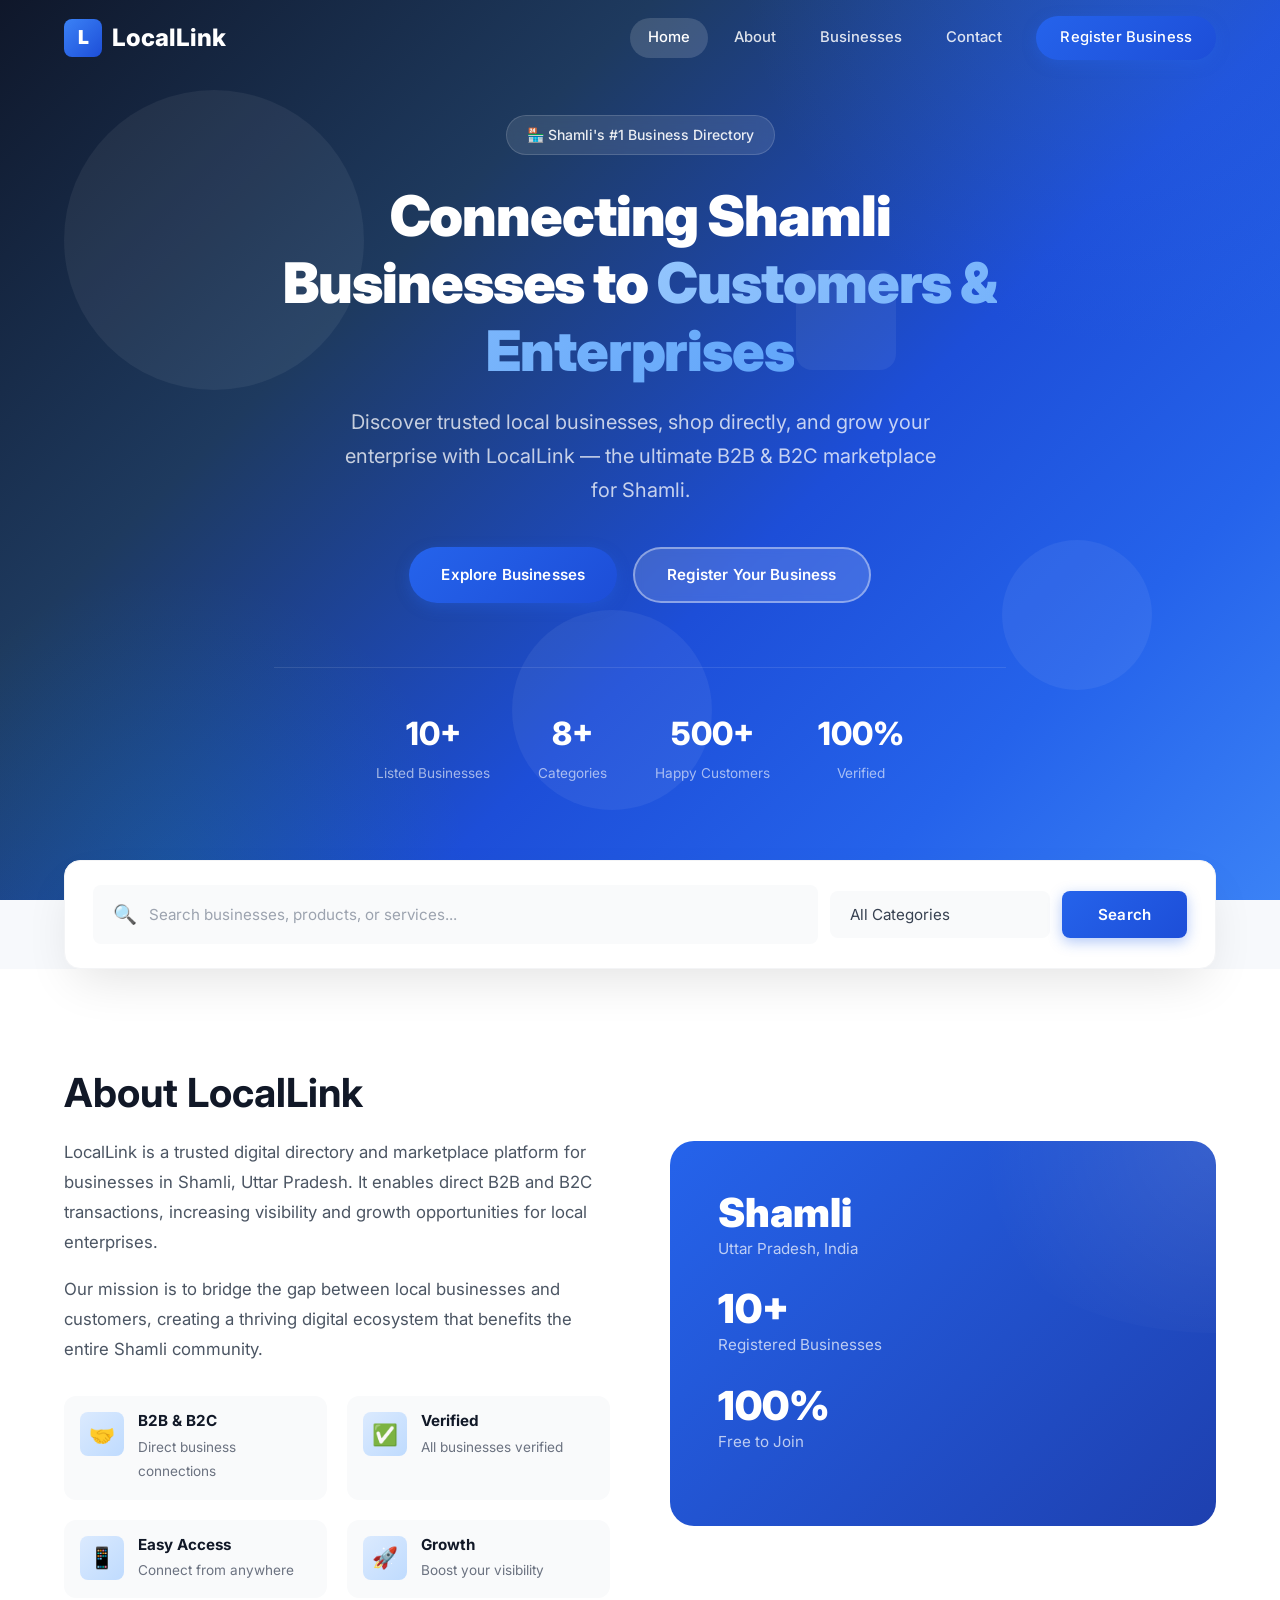
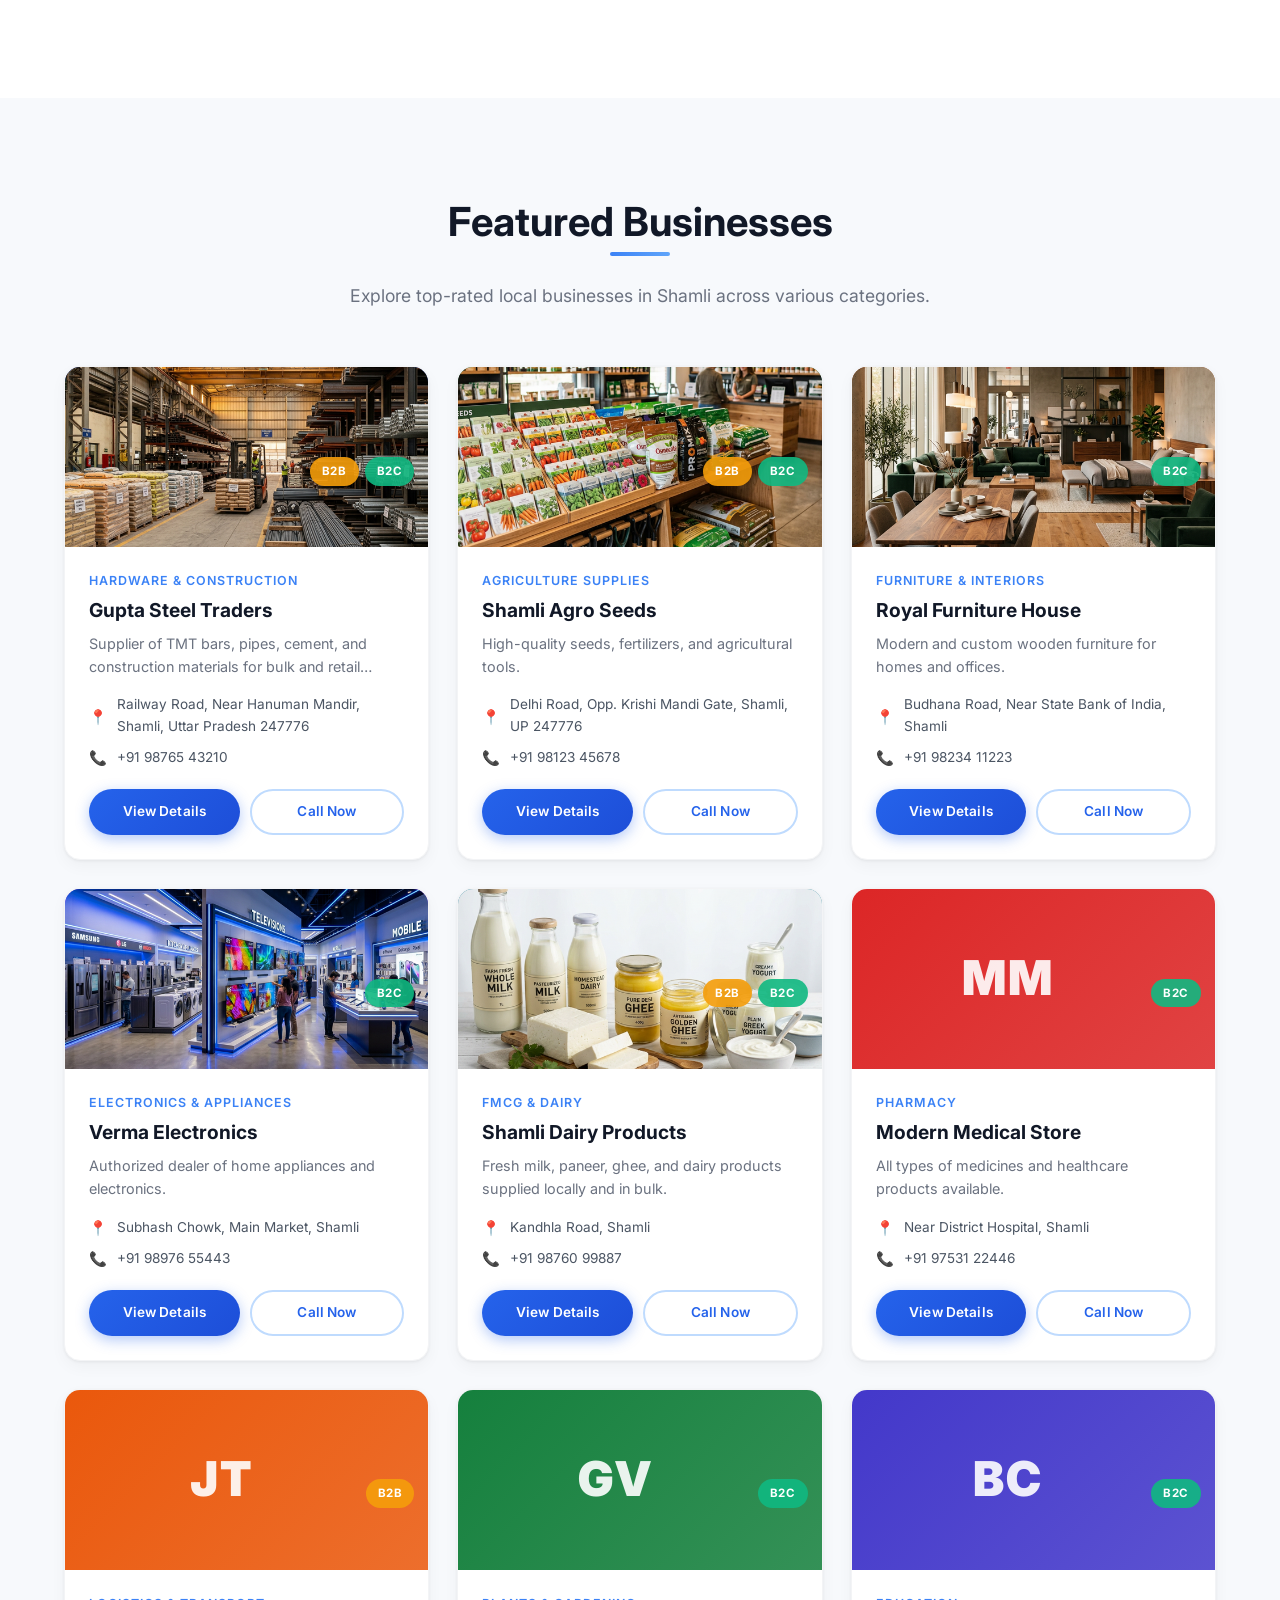
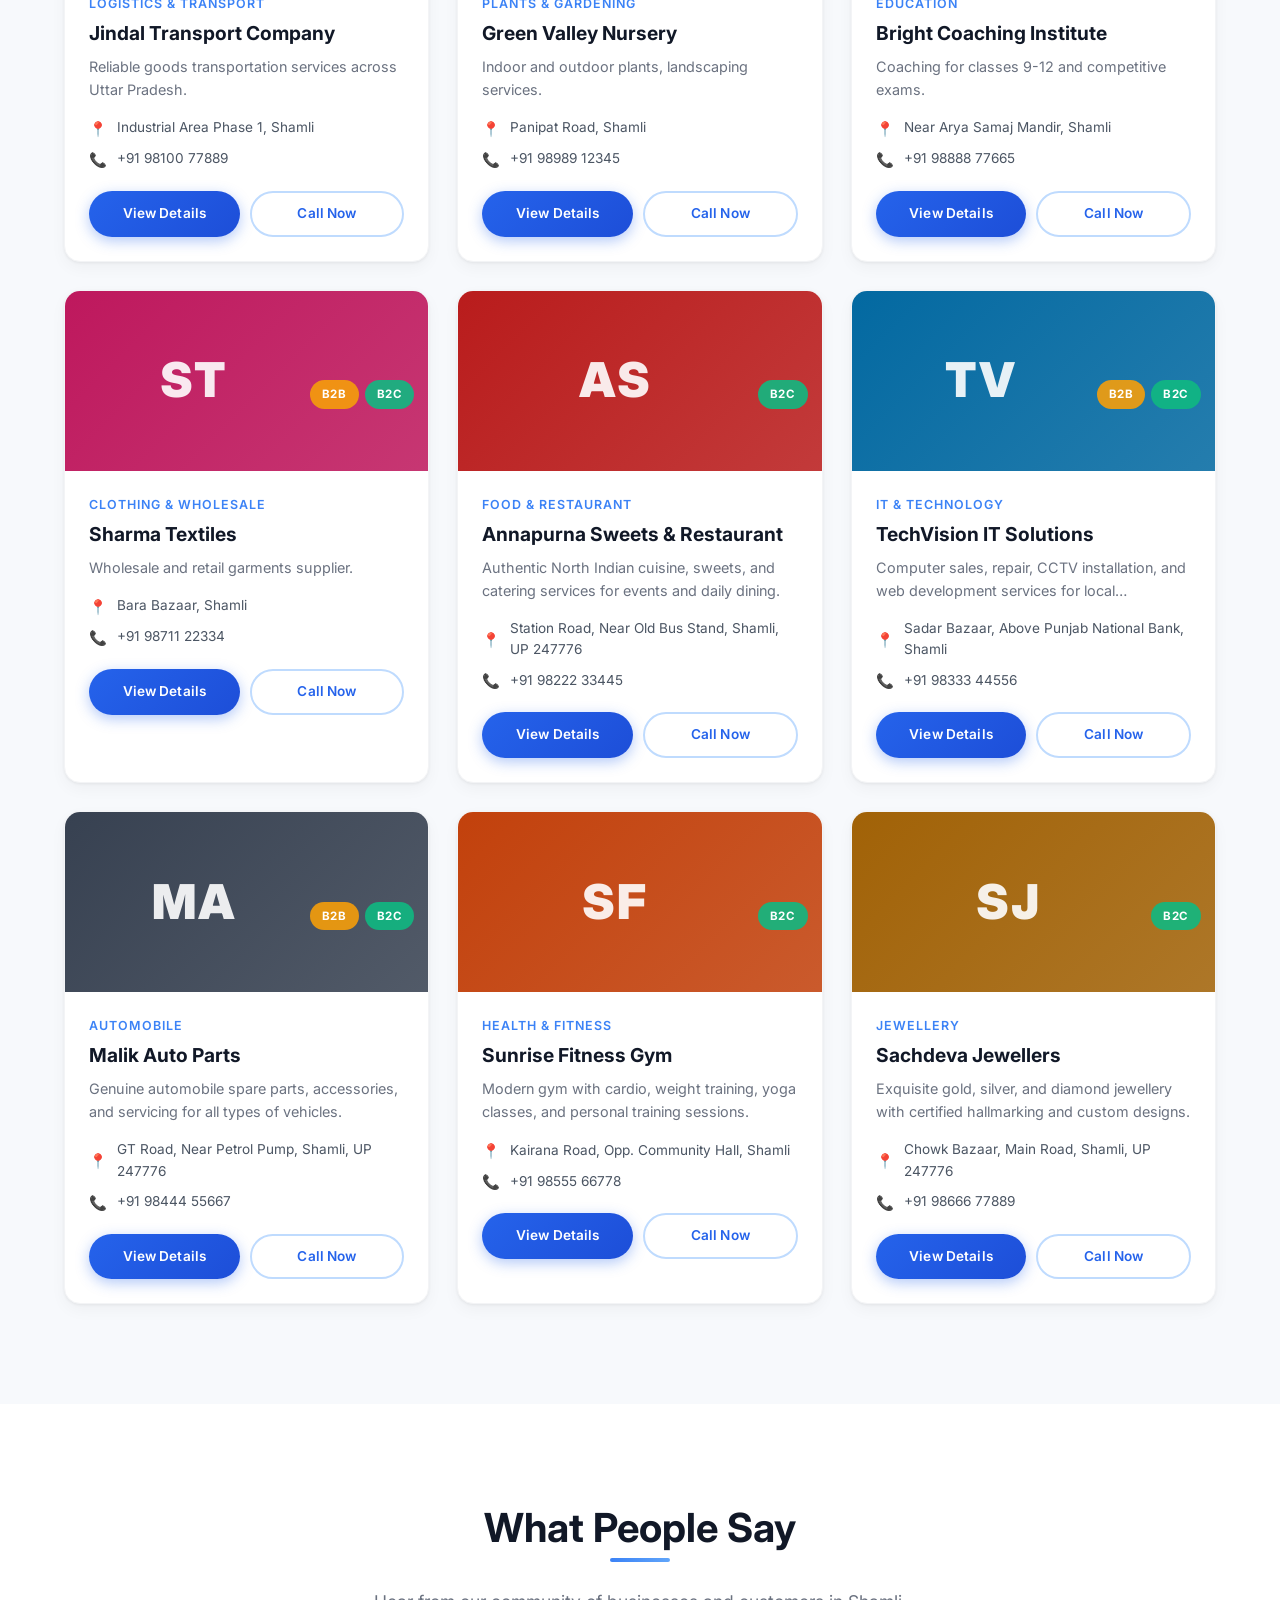
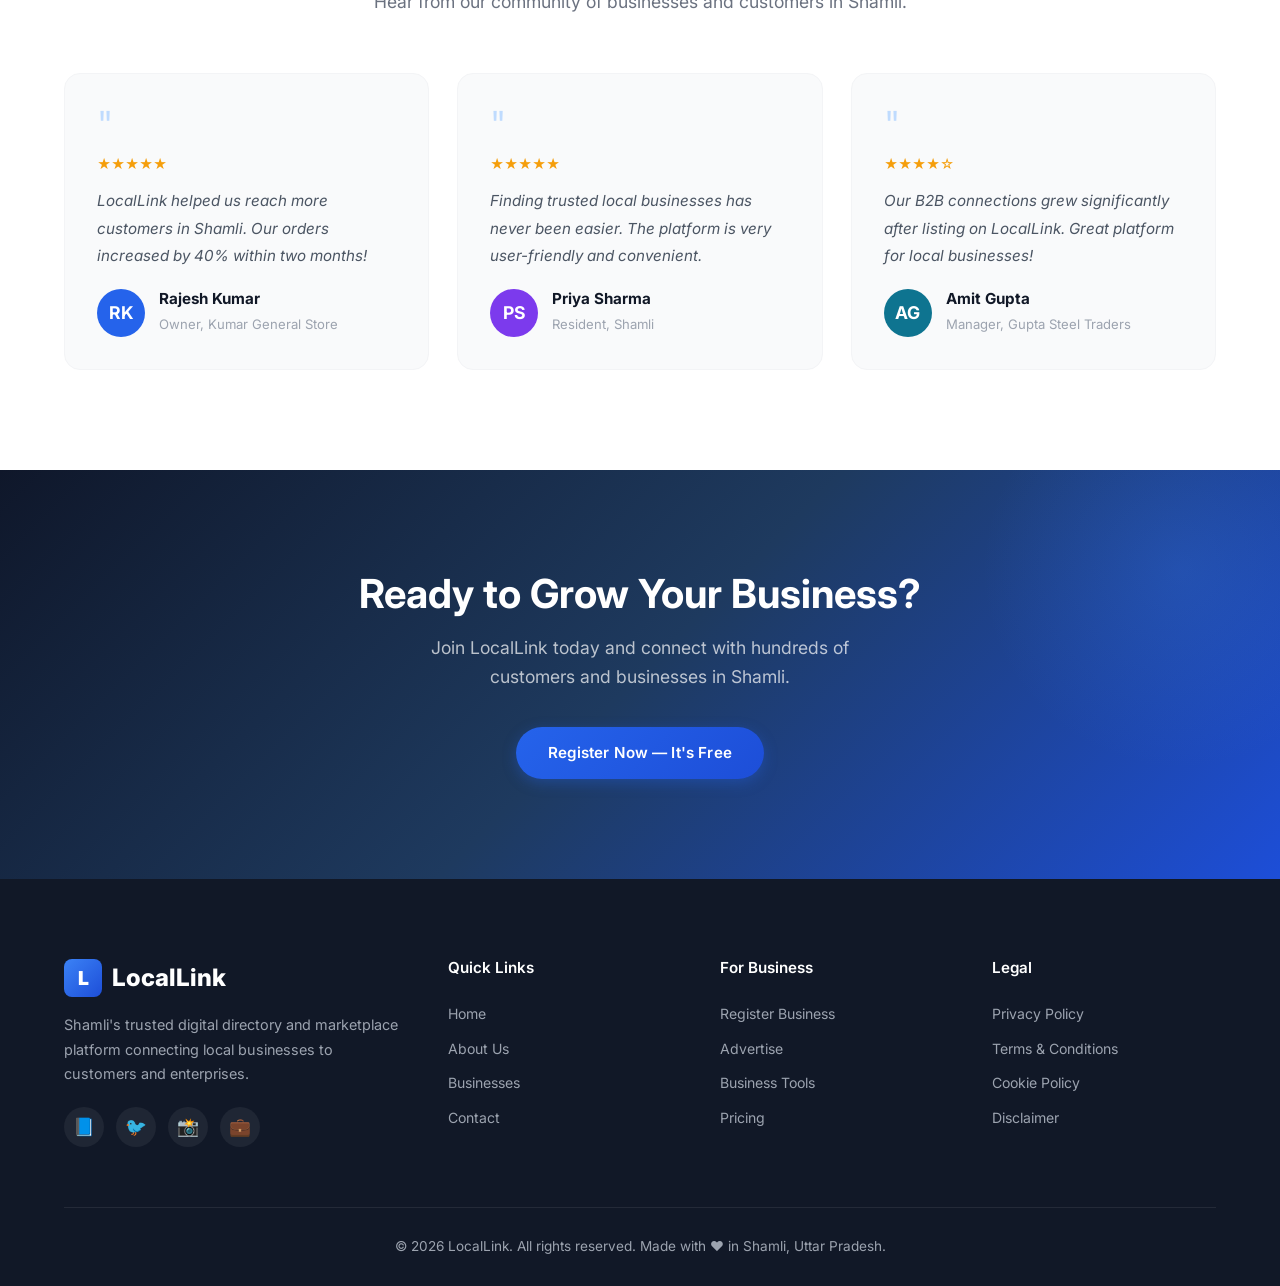
==== commit 34338e17: "Add files via upload" ====
--- a/index.html
+++ b/index.html
@@ -1,202 +1,255 @@
 <!DOCTYPE html>
 <html lang="en">
+
 <head>
-  <meta charset="UTF-8">
-  <meta name="viewport" content="width=device-width, initial-scale=1.0">
-  <title>LocalLink — Connecting Shamli Businesses to Customers & Enterprises</title>
-  <meta name="description" content="LocalLink is a trusted digital directory and marketplace platform for businesses in Shamli, Uttar Pradesh. Find local businesses, shop B2B & B2C.">
-  <link rel="stylesheet" href="css/styles.css">
-  <link rel="stylesheet" href="css/components.css">
-  <link rel="stylesheet" href="css/sections.css">
-  <link rel="stylesheet" href="css/pages.css">
-  <link rel="icon" href="data:image/svg+xml,<svg xmlns='http://www.w3.org/2000/svg' viewBox='0 0 100 100'><text y='.9em' font-size='90'>🔗</text></svg>">
+    <meta charset="UTF-8">
+    <meta name="viewport" content="width=device-width, initial-scale=1.0">
+    <title>LocalLink — Connecting Shamli Businesses to Customers & Enterprises</title>
+    <meta name="description"
+        content="LocalLink is a trusted digital directory and marketplace platform for businesses in Shamli, Uttar Pradesh. Find local businesses, shop B2B & B2C.">
+    <link rel="stylesheet" href="css/styles.css">
+    <link rel="stylesheet" href="css/components.css">
+    <link rel="stylesheet" href="css/sections.css">
+    <link rel="stylesheet" href="css/pages.css">
+    <link rel="icon"
+        href="data:image/svg+xml,<svg xmlns='http://www.w3.org/2000/svg' viewBox='0 0 100 100'><text y='.9em' font-size='90'>🔗</text></svg>">
 </head>
+
 <body>
 
-  <!-- Navbar -->
-  <nav class="navbar" id="navbar">
-    <div class="container">
-      <a href="index.html" class="nav-logo">
-        <div class="nav-logo-icon">L</div>
-        LocalLink
-      </a>
-      <div class="nav-links" id="navLinks">
-        <a href="index.html" class="active">Home</a>
-        <a href="#about">About</a>
-        <a href="#businesses">Businesses</a>
-        <a href="contact.html">Contact</a>
-        <a href="register.html" class="btn btn-primary nav-cta">Register Business</a>
-      </div>
-      <div class="hamburger" id="hamburger">
-        <span></span><span></span><span></span>
-      </div>
-    </div>
-  </nav>
-  <div class="nav-overlay" id="navOverlay"></div>
-
-  <!-- Hero Section -->
-  <section class="hero" id="hero">
-    <div class="hero-shapes">
-      <div class="shape"></div><div class="shape"></div><div class="shape"></div><div class="shape"></div>
-    </div>
-    <div class="hero-content">
-      <div class="hero-badge">🏪 Shamli's #1 Business Directory</div>
-      <h1>Connecting Shamli Businesses to <span>Customers & Enterprises</span></h1>
-      <p class="hero-tagline">Discover trusted local businesses, shop directly, and grow your enterprise with LocalLink — the ultimate B2B & B2C marketplace for Shamli.</p>
-      <div class="hero-buttons">
-        <a href="#businesses" class="btn btn-primary">Explore Businesses</a>
-        <a href="register.html" class="btn btn-secondary">Register Your Business</a>
-      </div>
-      <div class="hero-stats">
-        <div class="hero-stat"><div class="hero-stat-number">10+</div><div class="hero-stat-label">Listed Businesses</div></div>
-        <div class="hero-stat"><div class="hero-stat-number">8+</div><div class="hero-stat-label">Categories</div></div>
-        <div class="hero-stat"><div class="hero-stat-number">500+</div><div class="hero-stat-label">Happy Customers</div></div>
-        <div class="hero-stat"><div class="hero-stat-number">100%</div><div class="hero-stat-label">Verified</div></div>
-      </div>
-    </div>
-  </section>
-
-  <!-- Search Section -->
-  <section class="search-section">
-    <div class="container">
-      <div class="search-bar">
-        <div class="search-input-wrap">
-          <span class="icon">🔍</span>
-          <input type="text" id="searchInput" placeholder="Search businesses, products, or services...">
-        </div>
-        <div class="search-select-wrap">
-          <select id="categoryFilter">
-            <option value="">All Categories</option>
-            <option value="Hardware & Construction">Hardware & Construction</option>
-            <option value="Agriculture Supplies">Agriculture Supplies</option>
-            <option value="Furniture & Interiors">Furniture & Interiors</option>
-            <option value="Electronics & Appliances">Electronics & Appliances</option>
-            <option value="FMCG & Dairy">FMCG & Dairy</option>
-            <option value="Pharmacy">Pharmacy</option>
-            <option value="Logistics & Transport">Logistics & Transport</option>
-            <option value="Plants & Gardening">Plants & Gardening</option>
-            <option value="Education">Education</option>
-            <option value="Clothing & Wholesale">Clothing & Wholesale</option>
-          </select>
-        </div>
-        <button class="btn btn-primary search-btn" id="searchBtn">Search</button>
-      </div>
-    </div>
-  </section>
-
-  <!-- About Section -->
-  <section class="about" id="about">
-    <div class="container">
-      <div class="about-grid">
-        <div class="about-content reveal-left">
-          <h2>About LocalLink</h2>
-          <p>LocalLink is a trusted digital directory and marketplace platform for businesses in Shamli, Uttar Pradesh. It enables direct B2B and B2C transactions, increasing visibility and growth opportunities for local enterprises.</p>
-          <p>Our mission is to bridge the gap between local businesses and customers, creating a thriving digital ecosystem that benefits the entire Shamli community.</p>
-          <div class="about-features">
-            <div class="about-feature">
-              <div class="about-feature-icon">🤝</div>
-              <div><h4>B2B & B2C</h4><p>Direct business connections</p></div>
-            </div>
-            <div class="about-feature">
-              <div class="about-feature-icon">✅</div>
-              <div><h4>Verified</h4><p>All businesses verified</p></div>
-            </div>
-            <div class="about-feature">
-              <div class="about-feature-icon">📱</div>
-              <div><h4>Easy Access</h4><p>Connect from anywhere</p></div>
-            </div>
-            <div class="about-feature">
-              <div class="about-feature-icon">🚀</div>
-              <div><h4>Growth</h4><p>Boost your visibility</p></div>
-            </div>
-          </div>
-        </div>
-        <div class="about-visual reveal-right">
-          <div class="about-card">
-            <div class="about-card-stat"><h3>Shamli</h3><p>Uttar Pradesh, India</p></div>
-            <div class="about-card-stat"><h3>10+</h3><p>Registered Businesses</p></div>
-            <div class="about-card-stat"><h3>100%</h3><p>Free to Join</p></div>
-          </div>
-        </div>
-      </div>
-    </div>
-  </section>
-
-  <!-- Featured Businesses -->
-  <section class="businesses" id="businesses">
-    <div class="container">
-      <div class="section-header">
-        <h2>Featured Businesses</h2>
-        <p>Explore top-rated local businesses in Shamli across various categories.</p>
-      </div>
-      <div class="business-grid" id="businessGrid"></div>
-    </div>
-  </section>
-
-  <!-- Testimonials -->
-  <section class="testimonials" id="testimonials">
-    <div class="container">
-      <div class="section-header">
-        <h2>What People Say</h2>
-        <p>Hear from our community of businesses and customers in Shamli.</p>
-      </div>
-      <div class="testimonial-grid" id="testimonialGrid"></div>
-    </div>
-  </section>
-
-  <!-- CTA Section -->
-  <section class="cta-section">
-    <div class="container">
-      <div class="cta-content reveal">
-        <h2>Ready to Grow Your Business?</h2>
-        <p>Join LocalLink today and connect with hundreds of customers and businesses in Shamli.</p>
-        <a href="register.html" class="btn btn-primary">Register Now — It's Free</a>
-      </div>
-    </div>
-  </section>
-
-  <!-- Footer -->
-  <footer class="footer">
-    <div class="container">
-      <div class="footer-grid">
-        <div class="footer-brand">
-          <a href="index.html" class="nav-logo"><div class="nav-logo-icon">L</div>LocalLink</a>
-          <p>Shamli's trusted digital directory and marketplace platform connecting local businesses to customers and enterprises.</p>
-          <div class="footer-social">
-            <a href="#" title="Facebook">📘</a>
-            <a href="#" title="Twitter">🐦</a>
-            <a href="#" title="Instagram">📸</a>
-            <a href="#" title="LinkedIn">💼</a>
-          </div>
-        </div>
-        <div class="footer-col">
-          <h4>Quick Links</h4>
-          <a href="index.html">Home</a>
-          <a href="#about">About Us</a>
-          <a href="#businesses">Businesses</a>
-          <a href="contact.html">Contact</a>
-        </div>
-        <div class="footer-col">
-          <h4>For Business</h4>
-          <a href="register.html">Register Business</a>
-          <a href="#">Advertise</a>
-          <a href="#">Business Tools</a>
-          <a href="#">Pricing</a>
-        </div>
-        <div class="footer-col">
-          <h4>Legal</h4>
-          <a href="#">Privacy Policy</a>
-          <a href="#">Terms & Conditions</a>
-          <a href="#">Cookie Policy</a>
-          <a href="#">Disclaimer</a>
-        </div>
-      </div>
-      <div class="footer-bottom">
-        <p>&copy; 2026 LocalLink. All rights reserved. Made with ❤️ in Shamli, Uttar Pradesh.</p>
-      </div>
-    </div>
-  </footer>
-
-  <script src="js/main.js"></script>
+    <!-- Navbar -->
+    <nav class="navbar" id="navbar">
+        <div class="container">
+            <a href="index.html" class="nav-logo">
+                <div class="nav-logo-icon">L</div>
+                LocalLink
+            </a>
+            <div class="nav-links" id="navLinks">
+                <a href="index.html" class="active">Home</a>
+                <a href="#about">About</a>
+                <a href="#businesses">Businesses</a>
+                <a href="contact.html">Contact</a>
+                <a href="register.html" class="btn btn-primary nav-cta">Register Business</a>
+            </div>
+            <div class="hamburger" id="hamburger">
+                <span></span><span></span><span></span>
+            </div>
+        </div>
+    </nav>
+    <div class="nav-overlay" id="navOverlay"></div>
+
+    <!-- Hero Section -->
+    <section class="hero" id="hero">
+        <div class="hero-shapes">
+            <div class="shape"></div>
+            <div class="shape"></div>
+            <div class="shape"></div>
+            <div class="shape"></div>
+        </div>
+        <div class="hero-content">
+            <div class="hero-badge">🏪 Shamli's #1 Business Directory</div>
+            <h1>Connecting Shamli Businesses to <span>Customers & Enterprises</span></h1>
+            <p class="hero-tagline">Discover trusted local businesses, shop directly, and grow your enterprise with
+                LocalLink — the ultimate B2B & B2C marketplace for Shamli.</p>
+            <div class="hero-buttons">
+                <a href="#businesses" class="btn btn-primary">Explore Businesses</a>
+                <a href="register.html" class="btn btn-secondary">Register Your Business</a>
+            </div>
+            <div class="hero-stats">
+                <div class="hero-stat">
+                    <div class="hero-stat-number">10+</div>
+                    <div class="hero-stat-label">Listed Businesses</div>
+                </div>
+                <div class="hero-stat">
+                    <div class="hero-stat-number">8+</div>
+                    <div class="hero-stat-label">Categories</div>
+                </div>
+                <div class="hero-stat">
+                    <div class="hero-stat-number">500+</div>
+                    <div class="hero-stat-label">Happy Customers</div>
+                </div>
+                <div class="hero-stat">
+                    <div class="hero-stat-number">100%</div>
+                    <div class="hero-stat-label">Verified</div>
+                </div>
+            </div>
+        </div>
+    </section>
+
+    <!-- Search Section -->
+    <section class="search-section">
+        <div class="container">
+            <div class="search-bar">
+                <div class="search-input-wrap">
+                    <span class="icon">🔍</span>
+                    <input type="text" id="searchInput" placeholder="Search businesses, products, or services...">
+                </div>
+                <div class="search-select-wrap">
+                    <select id="categoryFilter">
+                        <option value="">All Categories</option>
+                        <option value="Hardware & Construction">Hardware & Construction</option>
+                        <option value="Agriculture Supplies">Agriculture Supplies</option>
+                        <option value="Furniture & Interiors">Furniture & Interiors</option>
+                        <option value="Electronics & Appliances">Electronics & Appliances</option>
+                        <option value="FMCG & Dairy">FMCG & Dairy</option>
+                        <option value="Pharmacy">Pharmacy</option>
+                        <option value="Logistics & Transport">Logistics & Transport</option>
+                        <option value="Plants & Gardening">Plants & Gardening</option>
+                        <option value="Education">Education</option>
+                        <option value="Clothing & Wholesale">Clothing & Wholesale</option>
+                        <option value="Food & Restaurant">Food & Restaurant</option>
+                        <option value="IT & Technology">IT & Technology</option>
+                        <option value="Automobile">Automobile</option>
+                        <option value="Health & Fitness">Health & Fitness</option>
+                        <option value="Jewellery">Jewellery</option>
+                    </select>
+                </div>
+                <button class="btn btn-primary search-btn" id="searchBtn">Search</button>
+            </div>
+        </div>
+    </section>
+
+    <!-- About Section -->
+    <section class="about" id="about">
+        <div class="container">
+            <div class="about-grid">
+                <div class="about-content reveal-left">
+                    <h2>About LocalLink</h2>
+                    <p>LocalLink is a trusted digital directory and marketplace platform for businesses in Shamli, Uttar
+                        Pradesh. It enables direct B2B and B2C transactions, increasing visibility and growth
+                        opportunities for local enterprises.</p>
+                    <p>Our mission is to bridge the gap between local businesses and customers, creating a thriving
+                        digital ecosystem that benefits the entire Shamli community.</p>
+                    <div class="about-features">
+                        <div class="about-feature">
+                            <div class="about-feature-icon">🤝</div>
+                            <div>
+                                <h4>B2B & B2C</h4>
+                                <p>Direct business connections</p>
+                            </div>
+                        </div>
+                        <div class="about-feature">
+                            <div class="about-feature-icon">✅</div>
+                            <div>
+                                <h4>Verified</h4>
+                                <p>All businesses verified</p>
+                            </div>
+                        </div>
+                        <div class="about-feature">
+                            <div class="about-feature-icon">📱</div>
+                            <div>
+                                <h4>Easy Access</h4>
+                                <p>Connect from anywhere</p>
+                            </div>
+                        </div>
+                        <div class="about-feature">
+                            <div class="about-feature-icon">🚀</div>
+                            <div>
+                                <h4>Growth</h4>
+                                <p>Boost your visibility</p>
+                            </div>
+                        </div>
+                    </div>
+                </div>
+                <div class="about-visual reveal-right">
+                    <div class="about-card">
+                        <div class="about-card-stat">
+                            <h3>Shamli</h3>
+                            <p>Uttar Pradesh, India</p>
+                        </div>
+                        <div class="about-card-stat">
+                            <h3>10+</h3>
+                            <p>Registered Businesses</p>
+                        </div>
+                        <div class="about-card-stat">
+                            <h3>100%</h3>
+                            <p>Free to Join</p>
+                        </div>
+                    </div>
+                </div>
+            </div>
+        </div>
+    </section>
+
+    <!-- Featured Businesses -->
+    <section class="businesses" id="businesses">
+        <div class="container">
+            <div class="section-header">
+                <h2>Featured Businesses</h2>
+                <p>Explore top-rated local businesses in Shamli across various categories.</p>
+            </div>
+            <div class="business-grid" id="businessGrid"></div>
+        </div>
+    </section>
+
+    <!-- Testimonials -->
+    <section class="testimonials" id="testimonials">
+        <div class="container">
+            <div class="section-header">
+                <h2>What People Say</h2>
+                <p>Hear from our community of businesses and customers in Shamli.</p>
+            </div>
+            <div class="testimonial-grid" id="testimonialGrid"></div>
+        </div>
+    </section>
+
+    <!-- CTA Section -->
+    <section class="cta-section">
+        <div class="container">
+            <div class="cta-content reveal">
+                <h2>Ready to Grow Your Business?</h2>
+                <p>Join LocalLink today and connect with hundreds of customers and businesses in Shamli.</p>
+                <a href="register.html" class="btn btn-primary">Register Now — It's Free</a>
+            </div>
+        </div>
+    </section>
+
+    <!-- Footer -->
+    <footer class="footer">
+        <div class="container">
+            <div class="footer-grid">
+                <div class="footer-brand">
+                    <a href="index.html" class="nav-logo">
+                        <div class="nav-logo-icon">L</div>LocalLink
+                    </a>
+                    <p>Shamli's trusted digital directory and marketplace platform connecting local businesses to
+                        customers and enterprises.</p>
+                    <div class="footer-social">
+                        <a href="#" title="Facebook">📘</a>
+                        <a href="#" title="Twitter">🐦</a>
+                        <a href="#" title="Instagram">📸</a>
+                        <a href="#" title="LinkedIn">💼</a>
+                    </div>
+                </div>
+                <div class="footer-col">
+                    <h4>Quick Links</h4>
+                    <a href="index.html">Home</a>
+                    <a href="#about">About Us</a>
+                    <a href="#businesses">Businesses</a>
+                    <a href="contact.html">Contact</a>
+                </div>
+                <div class="footer-col">
+                    <h4>For Business</h4>
+                    <a href="register.html">Register Business</a>
+                    <a href="#">Advertise</a>
+                    <a href="#">Business Tools</a>
+                    <a href="#">Pricing</a>
+                </div>
+                <div class="footer-col">
+                    <h4>Legal</h4>
+                    <a href="#">Privacy Policy</a>
+                    <a href="#">Terms & Conditions</a>
+                    <a href="#">Cookie Policy</a>
+                    <a href="#">Disclaimer</a>
+                </div>
+            </div>
+            <div class="footer-bottom">
+                <p>&copy; 2026 LocalLink. All rights reserved. Made with ❤️ in Shamli, Uttar Pradesh.</p>
+            </div>
+        </div>
+    </footer>
+
+    <script src="js/main.js"></script>
 </body>
-</html>
+
+</html>
